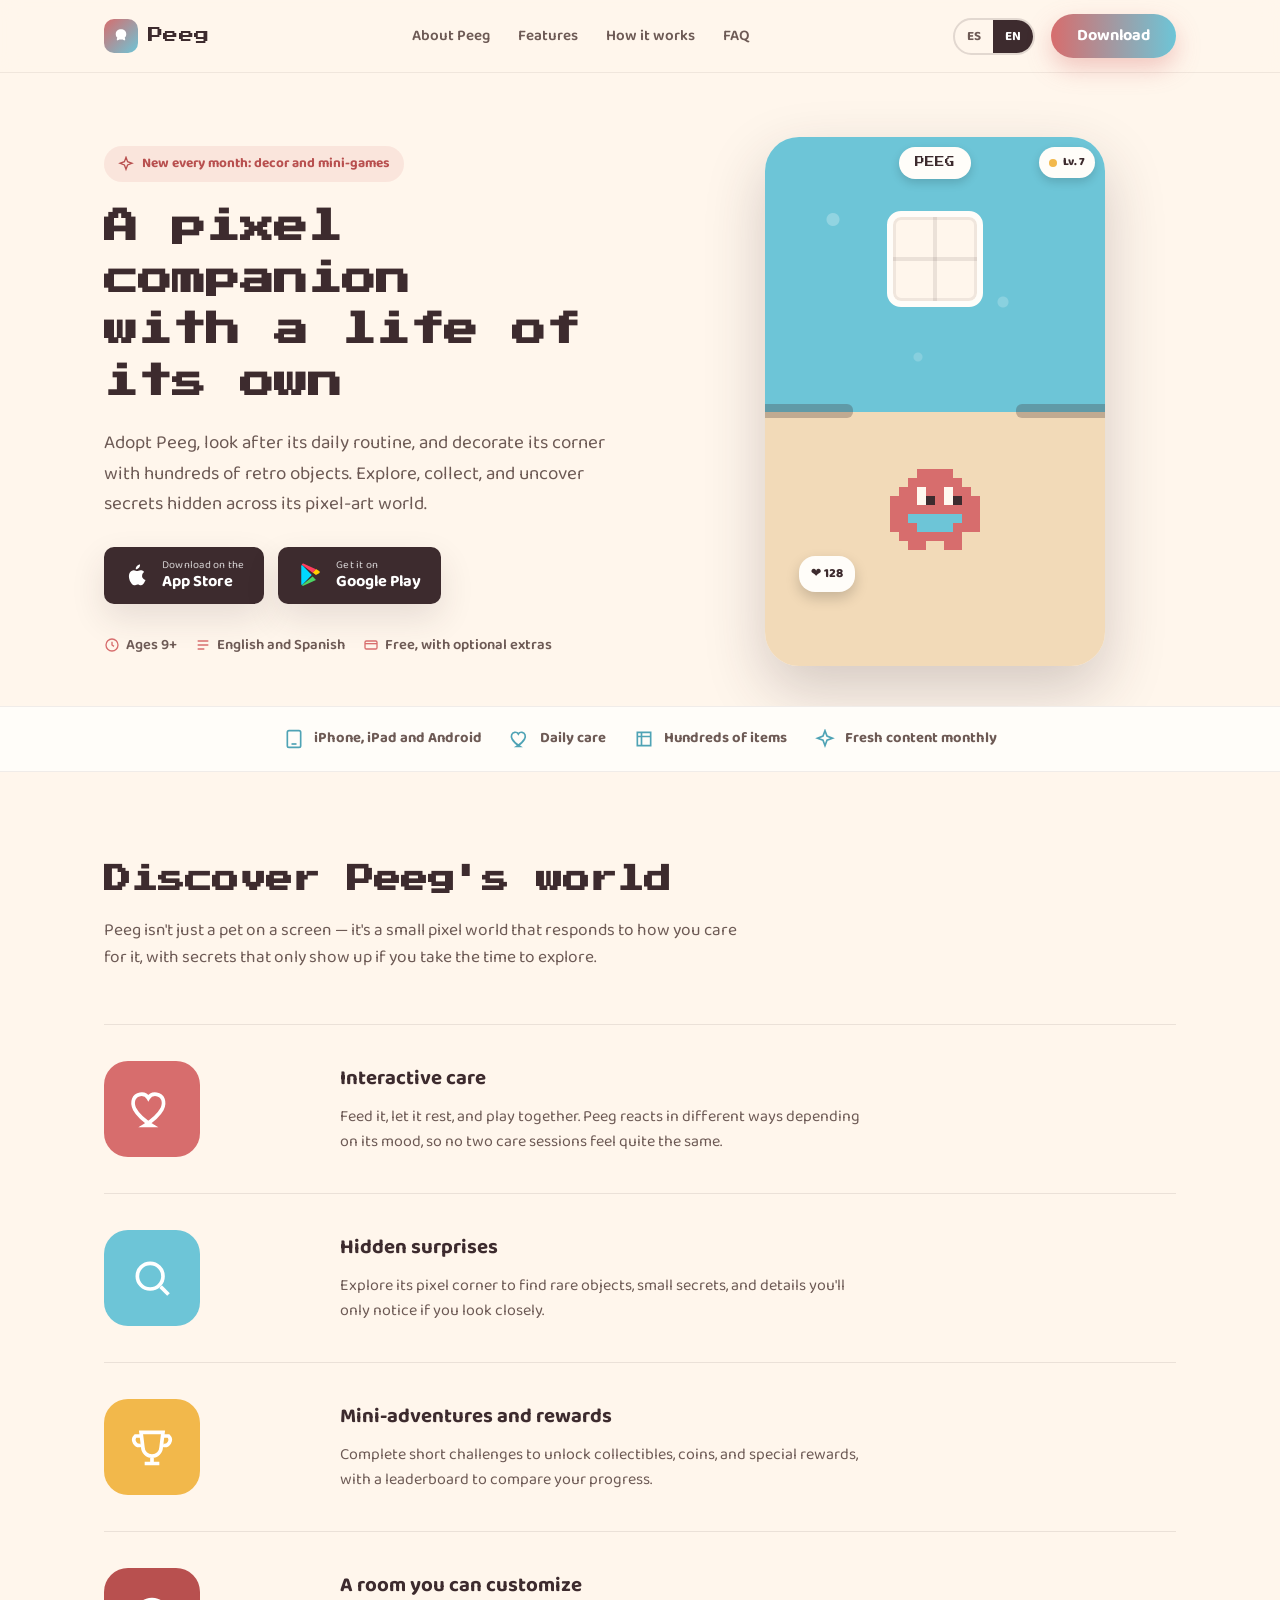
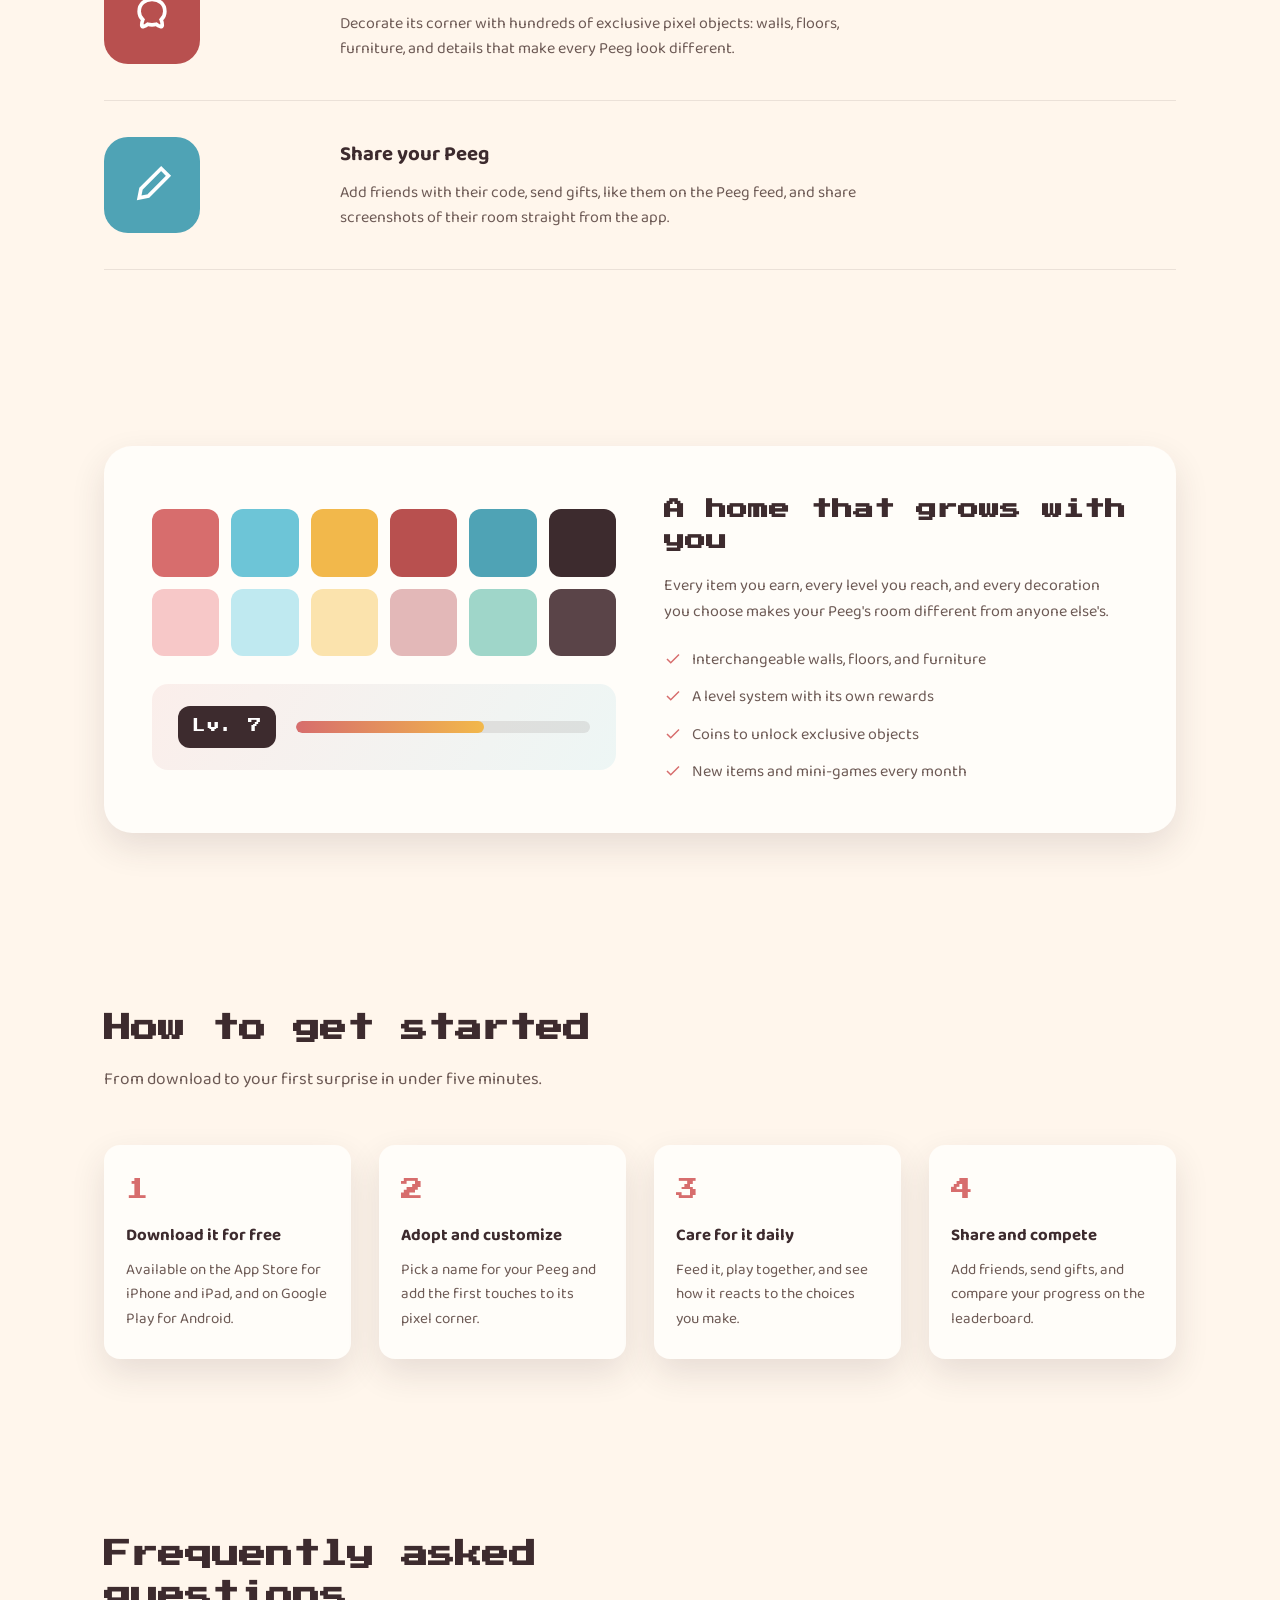
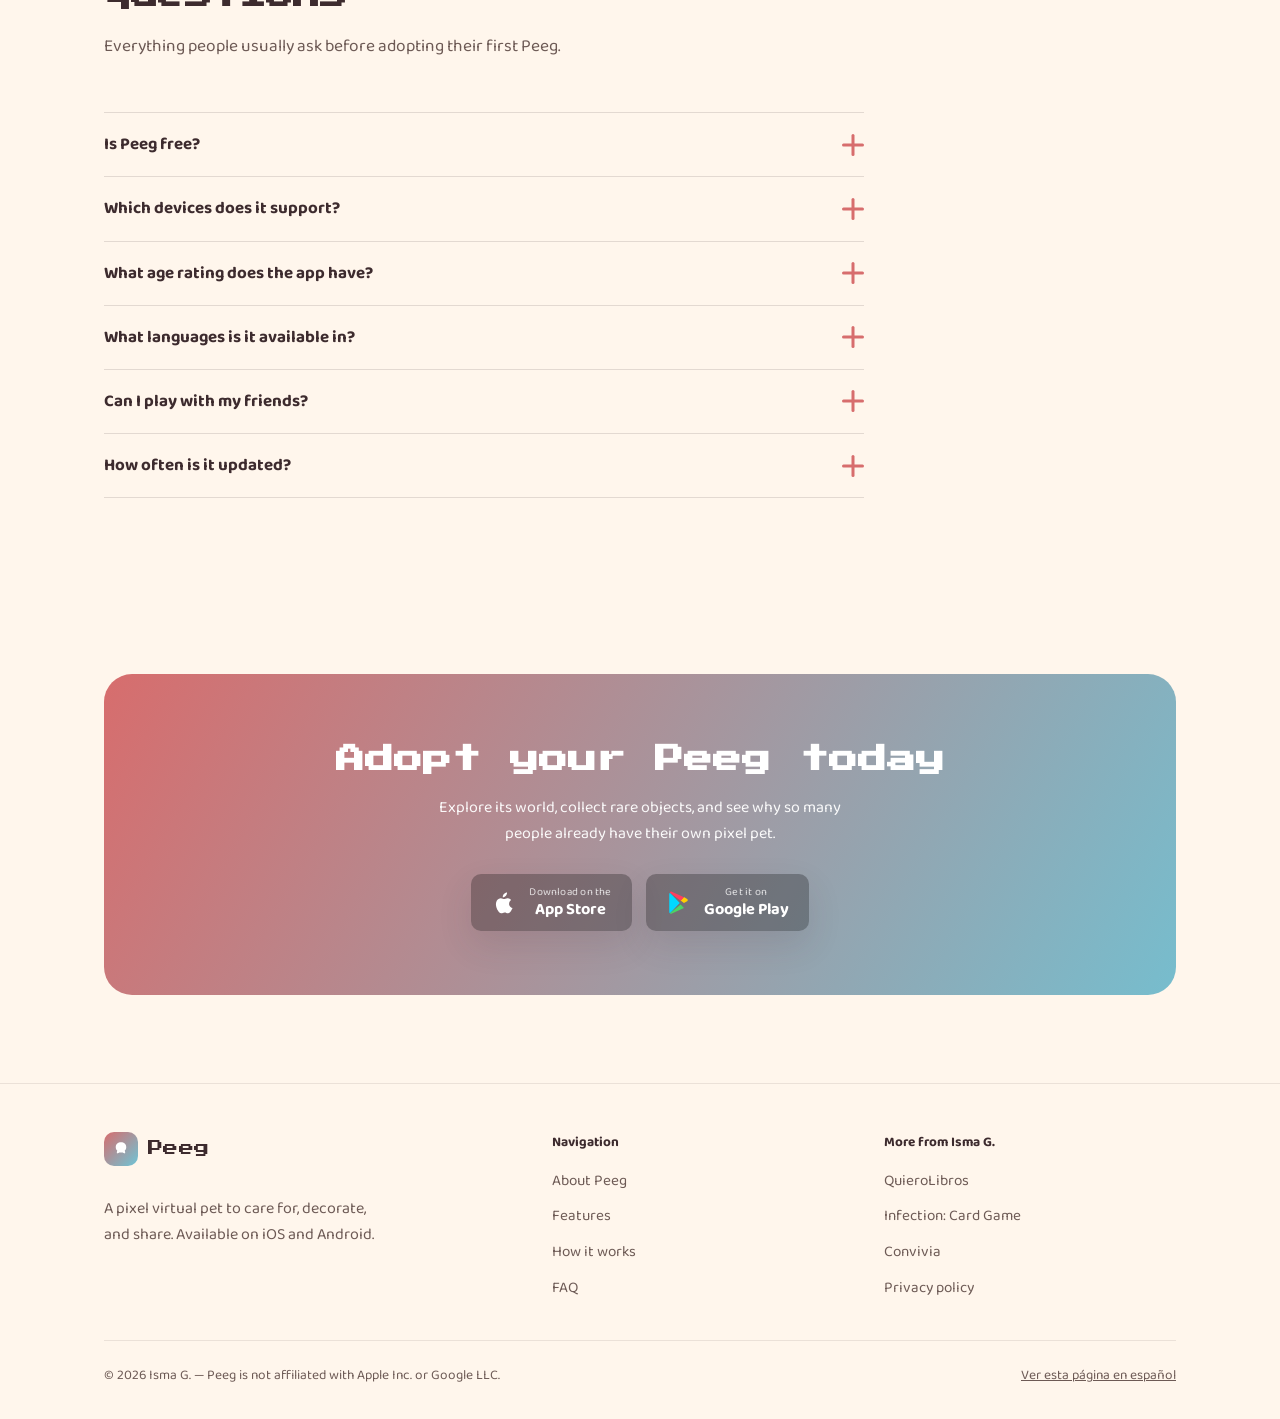
==== en/index.html @ cb1512ea "to deploy" ====
<!DOCTYPE html>
<html lang="en">
<head>
<meta charset="UTF-8" />
<meta name="viewport" content="width=device-width, initial-scale=1.0" />
<title>Peeg — Adopt Your Pixel Virtual Pet for iOS and Android</title>
<meta name="description" content="Peeg is a retro pixel-art virtual pet. Feed it, decorate its corner, and uncover a new surprise every month. Free download on the App Store and Google Play." />
<link rel="canonical" href="https://peeg.devcodelight.com/en/" />
<link rel="alternate" hreflang="en" href="https://peeg.devcodelight.com/en/" />
<link rel="alternate" hreflang="es" href="https://peeg.devcodelight.com/" />
<link rel="alternate" hreflang="x-default" href="https://peeg.devcodelight.com/" />

<link rel="icon" type="image/svg+xml" href="../assets/favicon.svg" />
<link rel="icon" type="image/png" sizes="32x32" href="../assets/favicon-32.png" />
<link rel="apple-touch-icon" href="../assets/apple-touch-icon.png" />
<link rel="stylesheet" href="../assets/style.css" />

<meta property="og:type" content="website" />
<meta property="og:site_name" content="Peeg" />
<meta property="og:locale" content="en_US" />
<meta property="og:locale:alternate" content="es_ES" />
<meta property="og:url" content="https://peeg.devcodelight.com/en/" />
<meta property="og:title" content="Peeg — Adopt Your Pixel Virtual Pet" />
<meta property="og:description" content="A retro pixel-art companion with a life of its own. Care for it, decorate its room, and find a new surprise every month. Free on iOS and Android." />
<meta property="og:image" content="https://peeg.devcodelight.com/assets/og-image.png" />
<meta property="og:image:width" content="1200" />
<meta property="og:image:height" content="630" />
<meta name="twitter:card" content="summary_large_image" />
<meta name="twitter:title" content="Peeg — Adopt Your Pixel Virtual Pet" />
<meta name="twitter:description" content="A retro pixel-art companion with a life of its own. Care for it, decorate its room, and find a new surprise every month." />
<meta name="twitter:image" content="https://peeg.devcodelight.com/assets/og-image.png" />
<meta name="theme-color" content="#fff6ec" />
<meta name="robots" content="index, follow" />

<script type="application/ld+json">
{
  "@context": "https://schema.org",
  "@type": "MobileApplication",
  "name": "Peeg: pixel virtual pet",
  "url": "https://peeg.devcodelight.com/en/",
  "operatingSystem": "iOS, Android",
  "applicationCategory": "GameApplication",
  "applicationSubCategory": "SimulationGame",
  "inLanguage": ["en", "es"],
  "author": { "@type": "Person", "name": "Ismael Gonzalez" },
  "offers": { "@type": "Offer", "price": "0", "priceCurrency": "USD" },
  "downloadUrl": [
    "https://apps.apple.com/es/app/peeg-mascota-virtual-pixel/id6751531943",
    "https://play.google.com/store/apps/details?id=com.peeg"
  ],
  "contentRating": "9+"
}
</script>
</head>
<body>
<a class="skip-link" href="#content">Skip to content</a>

<header class="site-header">
  <nav class="nav container" aria-label="Main navigation">
    <a class="brand" href="index.html">
      <span class="brand-mark" aria-hidden="true">
        <svg viewBox="0 0 24 24" fill="none"><path d="M12 3c-4 0-7 2.5-7 6.5 0 2 .8 3.4 2 4.5-.4 1-.6 2-.6 3 0 .6.5 1 1 .8.9-.3 1.7-.8 2.3-1.3.8.2 1.5.3 2.3.3s1.5-.1 2.3-.3c.6.5 1.4 1 2.3 1.3.5.2 1-.2 1-.8 0-1-.2-2-.6-3 1.2-1.1 2-2.5 2-4.5C19 5.5 16 3 12 3Z" fill="#fff"/></svg>
      </span>
      <span class="brand-name">Peeg</span>
    </a>
    <ul class="nav-links">
      <li><a href="#about">About Peeg</a></li>
      <li><a href="#features">Features</a></li>
      <li><a href="#how-it-works">How it works</a></li>
      <li><a href="#faq">FAQ</a></li>
    </ul>
    <div class="nav-right">
      <div class="lang-switch">
        <a href="../index.html">ES</a>
        <a href="index.html" aria-current="true">EN</a>
      </div>
      <a class="btn btn-primary cta-header" href="#download">Download</a>
      <button class="nav-toggle" aria-label="Open menu" aria-expanded="false">
        <svg viewBox="0 0 24 24" fill="none" stroke="currentColor" stroke-width="2"><path d="M4 7h16M4 12h16M4 17h16"/></svg>
      </button>
    </div>
  </nav>
</header>

<main id="content">

  <!-- HERO -->
  <section class="hero">
    <div class="container hero-grid">
      <div>
        <span class="eyebrow-tag">
          <svg viewBox="0 0 24 24" fill="none" stroke="currentColor" stroke-width="2"><path d="M12 2l2.4 6.5L21 11l-6.6 2.5L12 20l-2.4-6.5L3 11l6.6-2.5L12 2Z"/></svg>
          New every month: decor and mini-games
        </span>
        <h1>A pixel companion<br>with a life of its own</h1>
        <p class="hero-lede">Adopt Peeg, look after its daily routine, and decorate its corner with hundreds of retro objects. Explore, collect, and uncover secrets hidden across its pixel-art world.</p>

        <div class="store-badges" id="download">
          <a class="store-badge" href="https://apps.apple.com/es/app/peeg-mascota-virtual-pixel/id6751531943" aria-label="Download Peeg on the App Store">
            <svg viewBox="0 0 24 24" fill="#fff"><path d="M16.7 12.7c0-2.2 1.8-3.3 1.9-3.4-1-1.5-2.6-1.7-3.2-1.7-1.4-.1-2.6.8-3.3.8s-1.8-.8-3-.8c-1.5 0-3 .9-3.8 2.3-1.6 2.8-.4 7 1.2 9.3.8 1.1 1.7 2.4 3 2.3 1.2 0 1.6-.8 3.1-.8s1.9.8 3.1.7c1.3 0 2.1-1.1 2.9-2.3.6-.9.9-1.5 1.3-2.4-3.5-1.3-3.2-3.9-3.2-4Zm-2.9-7.4c.7-.8 1.1-2 1-3.1-1 0-2.2.6-2.9 1.5-.6.7-1.2 1.9-1 3 1.1.1 2.2-.6 2.9-1.4Z"/></svg>
            <span class="badge-text"><small>Download on the</small><strong>App Store</strong></span>
          </a>
          <a class="store-badge" href="https://play.google.com/store/apps/details?id=com.peeg" aria-label="Get Peeg on Google Play">
            <svg viewBox="0 0 24 24" fill="none"><path d="M3.6 2.6c-.4.3-.6.8-.6 1.4v16c0 .6.2 1.1.6 1.4l9.1-9.4-9.1-9.4Z" fill="#00D9FF"/><path d="M16.6 12l2.9-1.7c.8-.5.8-1.7 0-2.1L16.6 6.4l-3.1 3.2 3.1 2.4Z" fill="#FFCF00"/><path d="M3.6 2.6l9.9 7.3 3.1-3.2L5.4 1.5c-.6-.3-1.3-.2-1.8.3v.8Z" fill="#FF3E5E"/><path d="M3.6 21.4c.5.5 1.2.6 1.8.3l11.2-5.2-3.1-3.2-9.9 8.1Z" fill="#4CD565"/></svg>
            <span class="badge-text"><small>Get it on</small><strong>Google Play</strong></span>
          </a>
        </div>

        <div class="hero-meta">
          <span><svg viewBox="0 0 24 24" fill="none" stroke="currentColor" stroke-width="2"><circle cx="12" cy="12" r="9"/><path d="M12 7v5l3 2"/></svg>Ages 9+</span>
          <span><svg viewBox="0 0 24 24" fill="none" stroke="currentColor" stroke-width="2"><path d="M4 6h16M4 12h16M4 18h10"/></svg>English and Spanish</span>
          <span><svg viewBox="0 0 24 24" fill="none" stroke="currentColor" stroke-width="2"><rect x="3" y="6" width="18" height="12" rx="2"/><path d="M3 10h18"/></svg>Free, with optional extras</span>
        </div>
      </div>

      <div class="hero-scene-wrap">
        <div class="room-scene" role="img" aria-label="Peeg's room scene with its pixel pet">
          <div class="scene-wall-pattern"></div>
          <div class="scene-name-tag">PEEG</div>
          <div class="scene-level"><span class="dot"></span> Lv. 7</div>
          <div class="scene-shelf"></div>
          <div class="scene-shelf right"></div>
          <div class="scene-window"></div>
          <div class="pixel-pet"></div>
          <div class="scene-like">❤ 128</div>
        </div>
      </div>
    </div>
  </section>

  <div class="info-strip">
    <div class="container">
      <span class="info-item"><svg viewBox="0 0 24 24" fill="none" stroke="currentColor" stroke-width="2"><rect x="4" y="2" width="16" height="20" rx="2"/><path d="M9 18h6"/></svg>iPhone, iPad and Android</span>
      <span class="info-item"><svg viewBox="0 0 24 24" fill="none" stroke="currentColor" stroke-width="2"><path d="M12 21s-7-4.4-9.5-9C.7 8.3 2 4.5 5.5 4c2-.3 3.7.6 4.5 2 .8-1.4 2.5-2.3 4.5-2 3.5.5 4.8 4.3 3 8-2.5 4.6-9.5 9-9.5 9Z"/></svg>Daily care</span>
      <span class="info-item"><svg viewBox="0 0 24 24" fill="none" stroke="currentColor" stroke-width="2"><path d="M4 4h16v16H4z"/><path d="M4 9h16M9 4v16"/></svg>Hundreds of items</span>
      <span class="info-item"><svg viewBox="0 0 24 24" fill="none" stroke="currentColor" stroke-width="2"><path d="M12 2l2.4 6.5L21 11l-6.6 2.5L12 20l-2.4-6.5L3 11l6.6-2.5L12 2Z"/></svg>Fresh content monthly</span>
    </div>
  </div>

  <!-- ABOUT / FEATURES -->
  <section id="about">
    <div class="container">
      <div class="section-head">
        <h2>Discover Peeg's world</h2>
        <p>Peeg isn't just a pet on a screen — it's a small pixel world that responds to how you care for it, with secrets that only show up if you take the time to explore.</p>
      </div>

      <div id="features">
        <div class="feature-row">
          <div class="feature-icon" style="background:var(--coral);">
            <svg viewBox="0 0 24 24" fill="none" stroke="#fff" stroke-width="2"><path d="M12 21s-7-4.4-9.5-9C.7 8.3 2 4.5 5.5 4c2-.3 3.7.6 4.5 2 .8-1.4 2.5-2.3 4.5-2 3.5.5 4.8 4.3 3 8-2.5 4.6-9.5 9-9.5 9Z"/></svg>
          </div>
          <div>
            <h3>Interactive care</h3>
            <p>Feed it, let it rest, and play together. Peeg reacts in different ways depending on its mood, so no two care sessions feel quite the same.</p>
          </div>
        </div>

        <div class="feature-row">
          <div class="feature-icon" style="background:var(--sky);">
            <svg viewBox="0 0 24 24" fill="none" stroke="#fff" stroke-width="2"><circle cx="11" cy="11" r="7"/><path d="M21 21l-4.3-4.3"/></svg>
          </div>
          <div>
            <h3>Hidden surprises</h3>
            <p>Explore its pixel corner to find rare objects, small secrets, and details you'll only notice if you look closely.</p>
          </div>
        </div>

        <div class="feature-row">
          <div class="feature-icon" style="background:var(--gold);">
            <svg viewBox="0 0 24 24" fill="none" stroke="#fff" stroke-width="2"><path d="M8 21h8M12 17v4M6 4h12l-1 8a5 5 0 0 1-10 0L6 4Z"/><path d="M6 6H3a3 3 0 0 0 3 5M18 6h3a3 3 0 0 1-3 5"/></svg>
          </div>
          <div>
            <h3>Mini-adventures and rewards</h3>
            <p>Complete short challenges to unlock collectibles, coins, and special rewards, with a leaderboard to compare your progress.</p>
          </div>
        </div>

        <div class="feature-row">
          <div class="feature-icon" style="background:var(--coral-dark);">
            <svg viewBox="0 0 24 24" fill="none" stroke="#fff" stroke-width="2"><path d="M12 3c-4 0-7 2.5-7 6.5 0 2 .8 3.4 2 4.5-.4 1-.6 2-.6 3 0 .6.5 1 1 .8.9-.3 1.7-.8 2.3-1.3.8.2 1.5.3 2.3.3s1.5-.1 2.3-.3c.6.5 1.4 1 2.3 1.3.5.2 1-.2 1-.8 0-1-.2-2-.6-3 1.2-1.1 2-2.5 2-4.5C19 5.5 16 3 12 3Z"/></svg>
          </div>
          <div>
            <h3>A room you can customize</h3>
            <p>Decorate its corner with hundreds of exclusive pixel objects: walls, floors, furniture, and details that make every Peeg look different.</p>
          </div>
        </div>

        <div class="feature-row">
          <div class="feature-icon" style="background:var(--sky-dark);">
            <svg viewBox="0 0 24 24" fill="none" stroke="#fff" stroke-width="2"><path d="M17 3l4 4-11 11-5 1 1-5L17 3Z"/></svg>
          </div>
          <div>
            <h3>Share your Peeg</h3>
            <p>Add friends with their code, send gifts, like them on the Peeg feed, and share screenshots of their room straight from the app.</p>
          </div>
        </div>
      </div>
    </div>
  </section>

  <!-- CUSTOMIZE -->
  <section>
    <div class="container">
      <div class="customize">
        <div>
          <div class="swatch-grid" aria-hidden="true">
            <div class="swatch" style="background:var(--coral)"></div>
            <div class="swatch" style="background:var(--sky)"></div>
            <div class="swatch" style="background:var(--gold)"></div>
            <div class="swatch" style="background:var(--coral-dark)"></div>
            <div class="swatch" style="background:var(--sky-dark)"></div>
            <div class="swatch" style="background:var(--ink)"></div>
            <div class="swatch" style="background:#f7c8c8"></div>
            <div class="swatch" style="background:#bfe9f0"></div>
            <div class="swatch" style="background:#fbe3ad"></div>
            <div class="swatch" style="background:#e3b8b8"></div>
            <div class="swatch" style="background:#9fd6c9"></div>
            <div class="swatch" style="background:#5a4448"></div>
          </div>
          <div class="progress-card">
            <span class="badge-lv">Lv. 7</span>
            <div class="progress-bar"><span></span></div>
          </div>
        </div>
        <div>
          <h2 style="font-family:var(--font-display);font-size:1.3rem;line-height:1.5;margin-top:0;">A home that grows with you</h2>
          <p style="color:var(--ink-soft);margin-top:0;">Every item you earn, every level you reach, and every decoration you choose makes your Peeg's room different from anyone else's.</p>
          <ul>
            <li><svg viewBox="0 0 24 24" fill="none" stroke="currentColor" stroke-width="2"><path d="M20 6L9 17l-5-5"/></svg>Interchangeable walls, floors, and furniture</li>
            <li><svg viewBox="0 0 24 24" fill="none" stroke="currentColor" stroke-width="2"><path d="M20 6L9 17l-5-5"/></svg>A level system with its own rewards</li>
            <li><svg viewBox="0 0 24 24" fill="none" stroke="currentColor" stroke-width="2"><path d="M20 6L9 17l-5-5"/></svg>Coins to unlock exclusive objects</li>
            <li><svg viewBox="0 0 24 24" fill="none" stroke="currentColor" stroke-width="2"><path d="M20 6L9 17l-5-5"/></svg>New items and mini-games every month</li>
          </ul>
        </div>
      </div>
    </div>
  </section>

  <!-- HOW IT WORKS -->
  <section id="how-it-works">
    <div class="container">
      <div class="section-head">
        <h2>How to get started</h2>
        <p>From download to your first surprise in under five minutes.</p>
      </div>
      <div class="steps">
        <div class="step">
          <span class="step-number">1</span>
          <h3>Download it for free</h3>
          <p>Available on the App Store for iPhone and iPad, and on Google Play for Android.</p>
        </div>
        <div class="step">
          <span class="step-number">2</span>
          <h3>Adopt and customize</h3>
          <p>Pick a name for your Peeg and add the first touches to its pixel corner.</p>
        </div>
        <div class="step">
          <span class="step-number">3</span>
          <h3>Care for it daily</h3>
          <p>Feed it, play together, and see how it reacts to the choices you make.</p>
        </div>
        <div class="step">
          <span class="step-number">4</span>
          <h3>Share and compete</h3>
          <p>Add friends, send gifts, and compare your progress on the leaderboard.</p>
        </div>
      </div>
    </div>
  </section>

  <!-- FAQ -->
  <section id="faq">
    <div class="container">
      <div class="section-head">
        <h2>Frequently asked questions</h2>
        <p>Everything people usually ask before adopting their first Peeg.</p>
      </div>
      <div class="faq">
        <details>
          <summary>Is Peeg free? <span class="icon-plus" aria-hidden="true"></span></summary>
          <p>Yes. Peeg can be downloaded and played for free. The app includes optional purchases, like coin packs or removing ads, but they aren't required to enjoy the game.</p>
        </details>
        <details>
          <summary>Which devices does it support? <span class="icon-plus" aria-hidden="true"></span></summary>
          <p>Peeg is available on iPhone, iPad, and Android devices. You can download it from the App Store or Google Play using the links on this page.</p>
        </details>
        <details>
          <summary>What age rating does the app have? <span class="icon-plus" aria-hidden="true"></span></summary>
          <p>Peeg has an age rating of 9 and up.</p>
        </details>
        <details>
          <summary>What languages is it available in? <span class="icon-plus" aria-hidden="true"></span></summary>
          <p>The app is available in English and Spanish. You can switch languages from the settings inside the app.</p>
        </details>
        <details>
          <summary>Can I play with my friends? <span class="icon-plus" aria-hidden="true"></span></summary>
          <p>Yes. Every Peeg has a unique code you can share to add friends, send them gifts, and see them on the Peeg feed.</p>
        </details>
        <details>
          <summary>How often is it updated? <span class="icon-plus" aria-hidden="true"></span></summary>
          <p>The team ships new items, decorations, and mini-games every month, along with ongoing fixes and improvements.</p>
        </details>
      </div>
    </div>
  </section>

  <!-- FINAL CTA -->
  <section>
    <div class="container">
      <div class="cta-band">
        <h2>Adopt your Peeg today</h2>
        <p>Explore its world, collect rare objects, and see why so many people already have their own pixel pet.</p>
        <div class="store-badges">
          <a class="store-badge" href="https://apps.apple.com/es/app/peeg-mascota-virtual-pixel/id6751531943" aria-label="Download Peeg on the App Store">
            <svg viewBox="0 0 24 24" fill="#fff"><path d="M16.7 12.7c0-2.2 1.8-3.3 1.9-3.4-1-1.5-2.6-1.7-3.2-1.7-1.4-.1-2.6.8-3.3.8s-1.8-.8-3-.8c-1.5 0-3 .9-3.8 2.3-1.6 2.8-.4 7 1.2 9.3.8 1.1 1.7 2.4 3 2.3 1.2 0 1.6-.8 3.1-.8s1.9.8 3.1.7c1.3 0 2.1-1.1 2.9-2.3.6-.9.9-1.5 1.3-2.4-3.5-1.3-3.2-3.9-3.2-4Zm-2.9-7.4c.7-.8 1.1-2 1-3.1-1 0-2.2.6-2.9 1.5-.6.7-1.2 1.9-1 3 1.1.1 2.2-.6 2.9-1.4Z"/></svg>
            <span class="badge-text"><small>Download on the</small><strong>App Store</strong></span>
          </a>
          <a class="store-badge" href="https://play.google.com/store/apps/details?id=com.peeg" aria-label="Get Peeg on Google Play">
            <svg viewBox="0 0 24 24" fill="none"><path d="M3.6 2.6c-.4.3-.6.8-.6 1.4v16c0 .6.2 1.1.6 1.4l9.1-9.4-9.1-9.4Z" fill="#00D9FF"/><path d="M16.6 12l2.9-1.7c.8-.5.8-1.7 0-2.1L16.6 6.4l-3.1 3.2 3.1 2.4Z" fill="#FFCF00"/><path d="M3.6 2.6l9.9 7.3 3.1-3.2L5.4 1.5c-.6-.3-1.3-.2-1.8.3v.8Z" fill="#FF3E5E"/><path d="M3.6 21.4c.5.5 1.2.6 1.8.3l11.2-5.2-3.1-3.2-9.9 8.1Z" fill="#4CD565"/></svg>
            <span class="badge-text"><small>Get it on</small><strong>Google Play</strong></span>
          </a>
        </div>
      </div>
    </div>
  </section>

</main>

<footer class="site-footer">
  <div class="container">
    <div class="footer-grid">
      <div>
        <a class="brand" href="index.html" style="margin-bottom:14px;display:inline-flex;">
          <span class="brand-mark" aria-hidden="true">
            <svg viewBox="0 0 24 24" fill="none"><path d="M12 3c-4 0-7 2.5-7 6.5 0 2 .8 3.4 2 4.5-.4 1-.6 2-.6 3 0 .6.5 1 1 .8.9-.3 1.7-.8 2.3-1.3.8.2 1.5.3 2.3.3s1.5-.1 2.3-.3c.6.5 1.4 1 2.3 1.3.5.2 1-.2 1-.8 0-1-.2-2-.6-3 1.2-1.1 2-2.5 2-4.5C19 5.5 16 3 12 3Z" fill="#fff"/></svg>
          </span>
          <span class="brand-name">Peeg</span>
        </a>
        <p style="color:var(--ink-soft);max-width:32ch;">A pixel virtual pet to care for, decorate, and share. Available on iOS and Android.</p>
      </div>
      <div>
        <h4>Navigation</h4>
        <ul>
          <li><a href="#about">About Peeg</a></li>
          <li><a href="#features">Features</a></li>
          <li><a href="#how-it-works">How it works</a></li>
          <li><a href="#faq">FAQ</a></li>
        </ul>
      </div>
      <div>
        <h4>More from Isma G.</h4>
        <ul>
          <li><a href="https://www.quierolibros.com" target="_blank" rel="noopener">QuieroLibros</a></li>
          <li><a href="https://apps.apple.com/es/app/infection-card-game/id6502997357" target="_blank" rel="noopener">Infection: Card Game</a></li>
          <li><a href="https://apps.apple.com/es/app/convivia-gesti%C3%B3n-habitaciones/id6802626827" target="_blank" rel="noopener">Convivia</a></li>
          <li><a href="https://peeg.api.quierolibros.com/usuarios/privacy_policy/es" target="_blank" rel="noopener">Privacy policy</a></li>
        </ul>
      </div>
    </div>
    <div class="footer-bottom">
      <span>© 2026 Isma G. — Peeg is not affiliated with Apple Inc. or Google LLC.</span>
      <span><a href="../index.html">Ver esta página en español</a></span>
    </div>
  </div>
</footer>

<script src="../assets/script.js"></script>
</body>
</html>
---- assets/style.css ----
/* =========================================================
   Peeg — landing page styles
   Tokens: coral / sky / cream / ink / gold, pulled from the
   in-app room scene (wall + floor + pixel companion).
   ========================================================= */

@import url('https://fonts.googleapis.com/css2?family=Press+Start+2P&family=Baloo+2:wght@500;600;700;800&display=swap');

:root {
  --coral: #d76d6d;
  --coral-dark: #b8504f;
  --sky: #6dc5d7;
  --sky-dark: #4fa3b5;
  --cream: #fff6ec;
  --paper: #fffdf9;
  --sand: #f2dab8;
  --ink: #3d2b2e;
  --ink-soft: #6d5a55;
  --gold: #f2b84b;

  --font-display: 'Press Start 2P', monospace;
  --font-body: 'Baloo 2', system-ui, sans-serif;

  --container: 1120px;
  --radius-lg: 28px;
  --radius-md: 16px;
  --radius-sm: 10px;

  --shadow-soft: 0 14px 34px rgba(61, 43, 46, 0.12);
}

* { box-sizing: border-box; }
html { scroll-behavior: smooth; }

body {
  margin: 0;
  font-family: var(--font-body);
  background: var(--cream);
  color: var(--ink);
  line-height: 1.6;
  -webkit-font-smoothing: antialiased;
}

img { max-width: 100%; display: block; }

a { color: inherit; }

.container {
  width: 100%;
  max-width: var(--container);
  margin-inline: auto;
  padding-inline: 24px;
}

.visually-hidden {
  position: absolute;
  width: 1px; height: 1px;
  overflow: hidden;
  clip: rect(0 0 0 0);
  white-space: nowrap;
}

/* Skip link */
.skip-link {
  position: absolute;
  left: 16px; top: -60px;
  background: var(--ink);
  color: var(--paper);
  padding: 10px 16px;
  border-radius: var(--radius-sm);
  z-index: 1000;
  transition: top 0.2s ease;
}
.skip-link:focus { top: 16px; }

:focus-visible {
  outline: 3px solid var(--gold);
  outline-offset: 3px;
}

/* =========================
   Buttons & badges
   ========================= */

.btn {
  display: inline-flex;
  align-items: center;
  gap: 10px;
  font-family: var(--font-body);
  font-weight: 700;
  font-size: 1.02rem;
  padding: 14px 26px;
  border-radius: 999px;
  border: none;
  cursor: pointer;
  text-decoration: none;
  line-height: 1;
  transition: transform 0.15s ease, box-shadow 0.15s ease;
}
.btn:hover { transform: translateY(-2px); }

.btn-primary {
  background: linear-gradient(90deg, var(--coral), var(--sky));
  color: #fff;
  box-shadow: 0 10px 24px rgba(215, 109, 109, 0.35);
}
.btn-primary:hover { box-shadow: 0 14px 30px rgba(215, 109, 109, 0.42); }

.btn-ghost {
  background: transparent;
  color: var(--ink);
  border: 2px solid rgba(61, 43, 46, 0.18);
}
.btn-ghost:hover { border-color: var(--coral); color: var(--coral-dark); }

.store-badges {
  display: flex;
  flex-wrap: wrap;
  gap: 14px;
  margin-top: 28px;
}

.store-badge {
  display: inline-flex;
  align-items: center;
  gap: 12px;
  background: var(--ink);
  color: #fff;
  padding: 12px 20px;
  border-radius: var(--radius-sm);
  text-decoration: none;
  box-shadow: var(--shadow-soft);
  transition: transform 0.15s ease, background 0.15s ease;
}
.store-badge:hover { transform: translateY(-2px); background: #2c1f21; }
.store-badge svg { width: 26px; height: 26px; flex-shrink: 0; }
.store-badge .badge-text { display: flex; flex-direction: column; line-height: 1.2; }
.store-badge .badge-text small { font-size: 0.68rem; opacity: 0.8; letter-spacing: 0.02em; }
.store-badge .badge-text strong { font-size: 1.02rem; font-weight: 700; }

/* =========================
   Header / nav
   ========================= */

.site-header {
  position: sticky;
  top: 0;
  z-index: 100;
  background: rgba(255, 246, 236, 0.86);
  backdrop-filter: blur(10px);
  border-bottom: 1px solid rgba(61, 43, 46, 0.08);
}

.nav {
  display: flex;
  align-items: center;
  justify-content: space-between;
  padding-block: 14px;
}

.brand {
  display: flex;
  align-items: center;
  gap: 10px;
  text-decoration: none;
}
.brand-mark {
  width: 34px; height: 34px;
  border-radius: 10px;
  background: linear-gradient(135deg, var(--coral), var(--sky));
  display: flex; align-items: center; justify-content: center;
  flex-shrink: 0;
}
.brand-mark svg { width: 18px; height: 18px; }
.brand-name {
  font-family: var(--font-display);
  font-size: 0.95rem;
  color: var(--ink);
  letter-spacing: 0.02em;
}

.nav-links {
  display: flex;
  align-items: center;
  gap: 28px;
  list-style: none;
  margin: 0; padding: 0;
}
.nav-links a {
  text-decoration: none;
  color: var(--ink-soft);
  font-weight: 600;
  font-size: 0.95rem;
}
.nav-links a:hover { color: var(--coral-dark); }

.nav-right {
  display: flex;
  align-items: center;
  gap: 16px;
}

.lang-switch {
  display: inline-flex;
  border: 2px solid rgba(61, 43, 46, 0.15);
  border-radius: 999px;
  overflow: hidden;
  font-size: 0.82rem;
  font-weight: 700;
}
.lang-switch a {
  padding: 6px 12px;
  text-decoration: none;
  color: var(--ink-soft);
}
.lang-switch a[aria-current="true"] {
  background: var(--ink);
  color: #fff;
}

.nav-toggle {
  display: none;
  background: none;
  border: none;
  cursor: pointer;
  padding: 6px;
}
.nav-toggle svg { width: 26px; height: 26px; }

@media (max-width: 860px) {
  .nav-links { display: none; }
  .nav-toggle { display: inline-flex; }
  .nav.is-open .nav-links {
    display: flex;
    flex-direction: column;
    align-items: flex-start;
    gap: 14px;
    position: absolute;
    top: 64px; left: 0; right: 0;
    background: var(--paper);
    padding: 20px 24px 26px;
    box-shadow: var(--shadow-soft);
  }
  .cta-header { display: none; }
}

/* =========================
   Hero
   ========================= */

.hero {
  position: relative;
  overflow: hidden;
  padding-block: 64px 40px;
}

.hero-grid {
  display: grid;
  grid-template-columns: 1.05fr 0.95fr;
  gap: 56px;
  align-items: center;
}

@media (max-width: 900px) {
  .hero-grid { grid-template-columns: 1fr; }
  .hero-scene-wrap { order: -1; }
}

.eyebrow-tag {
  display: inline-flex;
  align-items: center;
  gap: 8px;
  background: rgba(215, 109, 109, 0.12);
  color: var(--coral-dark);
  font-weight: 700;
  font-size: 0.85rem;
  padding: 7px 14px;
  border-radius: 999px;
  margin-bottom: 20px;
}
.eyebrow-tag svg { width: 16px; height: 16px; }

.hero h1 {
  font-family: var(--font-display);
  font-size: clamp(1.5rem, 2.7vw, 2.15rem);
  line-height: 1.5;
  margin: 0 0 20px;
  color: var(--ink);
}

.hero-lede {
  font-size: 1.18rem;
  color: var(--ink-soft);
  max-width: 46ch;
  margin: 0 0 8px;
}

.hero-meta {
  display: flex;
  flex-wrap: wrap;
  gap: 18px;
  margin-top: 30px;
  font-size: 0.92rem;
  color: var(--ink-soft);
  font-weight: 600;
}
.hero-meta span { display: inline-flex; align-items: center; gap: 6px; }
.hero-meta svg { width: 16px; height: 16px; color: var(--coral); }

/* Room scene visual */
.hero-scene-wrap {
  display: flex;
  justify-content: center;
}

.room-scene {
  position: relative;
  width: 340px;
  max-width: 100%;
  aspect-ratio: 9 / 14;
  border-radius: 34px;
  overflow: hidden;
  box-shadow: 0 24px 60px rgba(61, 43, 46, 0.22);
  background: linear-gradient(180deg, var(--sky) 0%, var(--sky) 52%, var(--sand) 52%, var(--sand) 100%);
}

.room-scene .scene-wall-pattern {
  position: absolute; inset: 0 0 48% 0;
  background-image:
    radial-gradient(circle at 20% 30%, rgba(255,255,255,0.25) 0 6px, transparent 7px),
    radial-gradient(circle at 70% 60%, rgba(255,255,255,0.2) 0 5px, transparent 6px),
    radial-gradient(circle at 45% 80%, rgba(255,255,255,0.18) 0 4px, transparent 5px);
}

.room-scene .scene-window {
  position: absolute;
  top: 14%; left: 50%;
  transform: translateX(-50%);
  width: 96px; height: 96px;
  background: var(--cream);
  border: 6px solid var(--paper);
  border-radius: 14px;
  box-shadow: inset 0 0 0 3px rgba(61,43,46,0.08);
}
.room-scene .scene-window::before,
.room-scene .scene-window::after {
  content: "";
  position: absolute;
  background: rgba(61,43,46,0.1);
}
.room-scene .scene-window::before { top: 0; bottom: 0; left: 50%; width: 4px; transform: translateX(-50%); }
.room-scene .scene-window::after { left: 0; right: 0; top: 50%; height: 4px; transform: translateY(-50%); }

.room-scene .scene-shelf {
  position: absolute;
  bottom: 47%; left: 0;
  width: 26%; height: 14px;
  background: var(--ink);
  opacity: 0.28;
  border-radius: 0 6px 6px 0;
}
.room-scene .scene-shelf.right { left: auto; right: 0; border-radius: 6px 0 0 6px; }

.room-scene .scene-name-tag {
  position: absolute;
  top: 10px; left: 50%;
  transform: translateX(-50%);
  background: var(--paper);
  color: var(--ink);
  font-family: var(--font-display);
  font-size: 0.6rem;
  padding: 8px 16px;
  border-radius: 999px;
  box-shadow: 0 4px 10px rgba(0,0,0,0.15);
  z-index: 5;
}

.room-scene .scene-level {
  position: absolute;
  top: 10px; right: 10px;
  background: var(--paper);
  color: var(--ink);
  font-size: 0.72rem;
  font-weight: 800;
  padding: 6px 10px;
  border-radius: 999px;
  display: flex; align-items: center; gap: 6px;
  z-index: 5;
  box-shadow: 0 4px 10px rgba(0,0,0,0.15);
}
.room-scene .scene-level .dot { width: 8px; height: 8px; border-radius: 50%; background: var(--gold); }

.room-scene .scene-like {
  position: absolute;
  bottom: 14%; left: 10%;
  background: var(--paper);
  border-radius: 16px;
  padding: 8px 12px;
  font-size: 0.8rem;
  font-weight: 800;
  display: flex; align-items: center; gap: 6px;
  box-shadow: 0 6px 14px rgba(0,0,0,0.18);
  z-index: 5;
}

.pixel-pet {
  position: absolute;
  left: 50%; bottom: 22%;
  transform: translateX(-50%);
  width: 90px; height: 81px;
  animation: pet-bounce 2.4s ease-in-out infinite;
}
.pixel-pet::before {
  content: "";
  position: absolute;
  width: 9px; height: 9px;
  box-shadow:
    27px 0px 0 var(--coral), 36px 0px 0 var(--coral), 45px 0px 0 var(--coral), 54px 0px 0 var(--coral),
    18px 9px 0 var(--coral), 27px 9px 0 var(--coral), 36px 9px 0 var(--coral), 45px 9px 0 var(--coral), 54px 9px 0 var(--coral), 63px 9px 0 var(--coral),
    9px 18px 0 var(--coral), 18px 18px 0 var(--coral), 36px 18px 0 var(--coral), 45px 18px 0 var(--coral), 63px 18px 0 var(--coral), 72px 18px 0 var(--coral),
    0px 27px 0 var(--coral), 9px 27px 0 var(--coral), 18px 27px 0 var(--coral), 45px 27px 0 var(--coral), 72px 27px 0 var(--coral), 81px 27px 0 var(--coral),
    0px 36px 0 var(--coral), 9px 36px 0 var(--coral), 18px 36px 0 var(--coral), 27px 36px 0 var(--coral), 36px 36px 0 var(--coral), 45px 36px 0 var(--coral), 54px 36px 0 var(--coral), 63px 36px 0 var(--coral), 72px 36px 0 var(--coral), 81px 36px 0 var(--coral),
    0px 45px 0 var(--coral), 9px 45px 0 var(--coral), 72px 45px 0 var(--coral), 81px 45px 0 var(--coral),
    0px 54px 0 var(--coral), 9px 54px 0 var(--coral), 18px 54px 0 var(--coral), 63px 54px 0 var(--coral), 72px 54px 0 var(--coral), 81px 54px 0 var(--coral),
    9px 63px 0 var(--coral), 18px 63px 0 var(--coral), 27px 63px 0 var(--coral), 36px 63px 0 var(--coral), 45px 63px 0 var(--coral), 54px 63px 0 var(--coral), 63px 63px 0 var(--coral),
    18px 72px 0 var(--coral), 27px 72px 0 var(--coral), 54px 72px 0 var(--coral), 63px 72px 0 var(--coral),
    18px 45px 0 var(--sky), 27px 45px 0 var(--sky), 36px 45px 0 var(--sky), 45px 45px 0 var(--sky), 54px 45px 0 var(--sky), 63px 45px 0 var(--sky),
    27px 54px 0 var(--sky), 36px 54px 0 var(--sky), 45px 54px 0 var(--sky), 54px 54px 0 var(--sky),
    27px 18px 0 #fff8ef, 54px 18px 0 #fff8ef, 27px 27px 0 #fff8ef, 54px 27px 0 #fff8ef,
    36px 27px 0 var(--ink), 63px 27px 0 var(--ink);
}

@keyframes pet-bounce {
  0%, 100% { transform: translateX(-50%) translateY(0); }
  50% { transform: translateX(-50%) translateY(-8px); }
}
@media (prefers-reduced-motion: reduce) {
  .pixel-pet { animation: none; }
}

/* =========================
   Info strip
   ========================= */

.info-strip {
  border-top: 1px solid rgba(61,43,46,0.08);
  border-bottom: 1px solid rgba(61,43,46,0.08);
  background: var(--paper);
}
.info-strip .container {
  display: flex;
  flex-wrap: wrap;
  gap: 28px;
  justify-content: center;
  padding-block: 20px;
}
.info-strip .info-item {
  display: flex;
  align-items: center;
  gap: 10px;
  font-weight: 700;
  font-size: 0.92rem;
  color: var(--ink-soft);
}
.info-strip svg { width: 20px; height: 20px; color: var(--sky-dark); }

/* =========================
   Section shell
   ========================= */

section { padding-block: 88px; }

.section-head {
  max-width: 640px;
  margin-bottom: 52px;
}
.section-head h2 {
  font-family: var(--font-display);
  font-size: clamp(1.2rem, 2.4vw, 1.7rem);
  line-height: 1.5;
  margin: 0 0 16px;
}
.section-head p {
  font-size: 1.08rem;
  color: var(--ink-soft);
  margin: 0;
}

/* =========================
   Feature rows (alternating)
   ========================= */

.feature-row {
  display: grid;
  grid-template-columns: 200px 1fr;
  gap: 36px;
  align-items: center;
  padding-block: 36px;
  border-top: 1px solid rgba(61, 43, 46, 0.1);
}
.feature-row:last-child { border-bottom: 1px solid rgba(61, 43, 46, 0.1); }

.feature-icon {
  width: 96px; height: 96px;
  border-radius: 24px;
  display: flex; align-items: center; justify-content: center;
  flex-shrink: 0;
}
.feature-icon svg { width: 44px; height: 44px; color: #fff; }

.feature-row h3 {
  font-size: 1.28rem;
  margin: 0 0 8px;
}
.feature-row p { margin: 0; color: var(--ink-soft); max-width: 58ch; }

@media (max-width: 640px) {
  .feature-row { grid-template-columns: 1fr; text-align: left; }
  .feature-icon { width: 76px; height: 76px; }
}

/* =========================
   Steps (legitimate sequence)
   ========================= */

.steps {
  display: grid;
  grid-template-columns: repeat(4, 1fr);
  gap: 28px;
  counter-reset: step;
}
@media (max-width: 900px) {
  .steps { grid-template-columns: 1fr 1fr; }
}
@media (max-width: 560px) {
  .steps { grid-template-columns: 1fr; }
}

.step {
  position: relative;
  background: var(--paper);
  border-radius: var(--radius-md);
  padding: 28px 22px;
  box-shadow: var(--shadow-soft);
}
.step .step-number {
  font-family: var(--font-display);
  font-size: 1.4rem;
  color: var(--coral);
  display: block;
  margin-bottom: 14px;
}
.step h3 { margin: 0 0 8px; font-size: 1.05rem; }
.step p { margin: 0; color: var(--ink-soft); font-size: 0.95rem; }

/* =========================
   Palette / customization
   ========================= */

.customize {
  background: var(--paper);
  border-radius: var(--radius-lg);
  padding: 48px;
  display: grid;
  grid-template-columns: 1fr 1fr;
  gap: 48px;
  align-items: center;
  box-shadow: var(--shadow-soft);
}
@media (max-width: 860px) {
  .customize { grid-template-columns: 1fr; padding: 32px 24px; }
}

.swatch-grid {
  display: grid;
  grid-template-columns: repeat(6, 1fr);
  gap: 12px;
}
.swatch {
  aspect-ratio: 1;
  border-radius: 12px;
}

.customize ul {
  list-style: none;
  margin: 22px 0 0;
  padding: 0;
  display: grid;
  gap: 12px;
}
.customize li {
  display: flex;
  align-items: flex-start;
  gap: 10px;
  color: var(--ink-soft);
}
.customize li svg { width: 18px; height: 18px; margin-top: 3px; color: var(--coral); flex-shrink: 0; }

/* =========================
   Level / progression card
   ========================= */

.progress-card {
  display: flex;
  align-items: center;
  gap: 20px;
  background: linear-gradient(120deg, rgba(215,109,109,0.1), rgba(109,197,215,0.12));
  border-radius: var(--radius-md);
  padding: 22px 26px;
  margin-top: 28px;
}
.progress-card .badge-lv {
  font-family: var(--font-display);
  font-size: 0.85rem;
  background: var(--ink);
  color: #fff;
  padding: 10px 14px;
  border-radius: 12px;
  flex-shrink: 0;
}
.progress-bar {
  flex: 1;
  height: 12px;
  border-radius: 999px;
  background: rgba(61,43,46,0.1);
  overflow: hidden;
}
.progress-bar span {
  display: block;
  height: 100%;
  width: 64%;
  border-radius: 999px;
  background: linear-gradient(90deg, var(--coral), var(--gold));
}

/* =========================
   FAQ
   ========================= */

.faq { max-width: 760px; }
.faq details {
  border-top: 1px solid rgba(61,43,46,0.14);
  padding-block: 18px;
}
.faq details:last-child { border-bottom: 1px solid rgba(61,43,46,0.14); }
.faq summary {
  cursor: pointer;
  font-weight: 700;
  font-size: 1.06rem;
  list-style: none;
  display: flex;
  justify-content: space-between;
  align-items: center;
  gap: 16px;
}
.faq summary::-webkit-details-marker { display: none; }
.faq summary .icon-plus {
  width: 22px; height: 22px;
  flex-shrink: 0;
  position: relative;
}
.faq summary .icon-plus::before,
.faq summary .icon-plus::after {
  content: "";
  position: absolute;
  background: var(--coral);
  border-radius: 2px;
}
.faq summary .icon-plus::before { top: 50%; left: 0; right: 0; height: 3px; transform: translateY(-50%); }
.faq summary .icon-plus::after { left: 50%; top: 0; bottom: 0; width: 3px; transform: translateX(-50%); transition: transform 0.2s ease; }
.faq details[open] summary .icon-plus::after { transform: translateX(-50%) rotate(90deg); opacity: 0; }
.faq p { color: var(--ink-soft); margin: 14px 0 0; max-width: 65ch; }

/* =========================
   Final CTA band
   ========================= */

.cta-band {
  position: relative;
  border-radius: var(--radius-lg);
  overflow: hidden;
  padding: 64px 40px;
  text-align: center;
  background: linear-gradient(120deg, var(--coral), var(--sky), var(--coral));
  background-size: 220% 220%;
  animation: foil 12s ease infinite;
  color: #fff;
}
@keyframes foil {
  0% { background-position: 0% 50%; }
  50% { background-position: 100% 50%; }
  100% { background-position: 0% 50%; }
}
@media (prefers-reduced-motion: reduce) {
  .cta-band { animation: none; }
}
.cta-band h2 {
  font-family: var(--font-display);
  font-size: clamp(1.25rem, 2.6vw, 1.8rem);
  line-height: 1.5;
  margin: 0 0 14px;
}
.cta-band p { max-width: 50ch; margin: 0 auto 8px; opacity: 0.95; }
.cta-band .store-badges { justify-content: center; }
.cta-band .store-badge { background: rgba(0,0,0,0.28); }
.cta-band .store-badge:hover { background: rgba(0,0,0,0.4); }

/* =========================
   Footer
   ========================= */

.site-footer {
  border-top: 1px solid rgba(61,43,46,0.1);
  padding-block: 48px 32px;
}
.footer-grid {
  display: grid;
  grid-template-columns: 1.4fr 1fr 1fr;
  gap: 40px;
}
@media (max-width: 720px) {
  .footer-grid { grid-template-columns: 1fr; }
}
.footer-grid h4 {
  font-size: 0.85rem;
  text-transform: none;
  color: var(--ink);
  margin: 0 0 14px;
}
.footer-grid ul { list-style: none; margin: 0; padding: 0; display: grid; gap: 10px; }
.footer-grid a { text-decoration: none; color: var(--ink-soft); font-size: 0.95rem; }
.footer-grid a:hover { color: var(--coral-dark); }
.footer-bottom {
  margin-top: 40px;
  padding-top: 24px;
  border-top: 1px solid rgba(61,43,46,0.1);
  display: flex;
  flex-wrap: wrap;
  gap: 12px;
  justify-content: space-between;
  font-size: 0.85rem;
  color: var(--ink-soft);
}

/* =========================
   Utility
   ========================= */

.text-center { text-align: center; }
.mt-0 { margin-top: 0; }
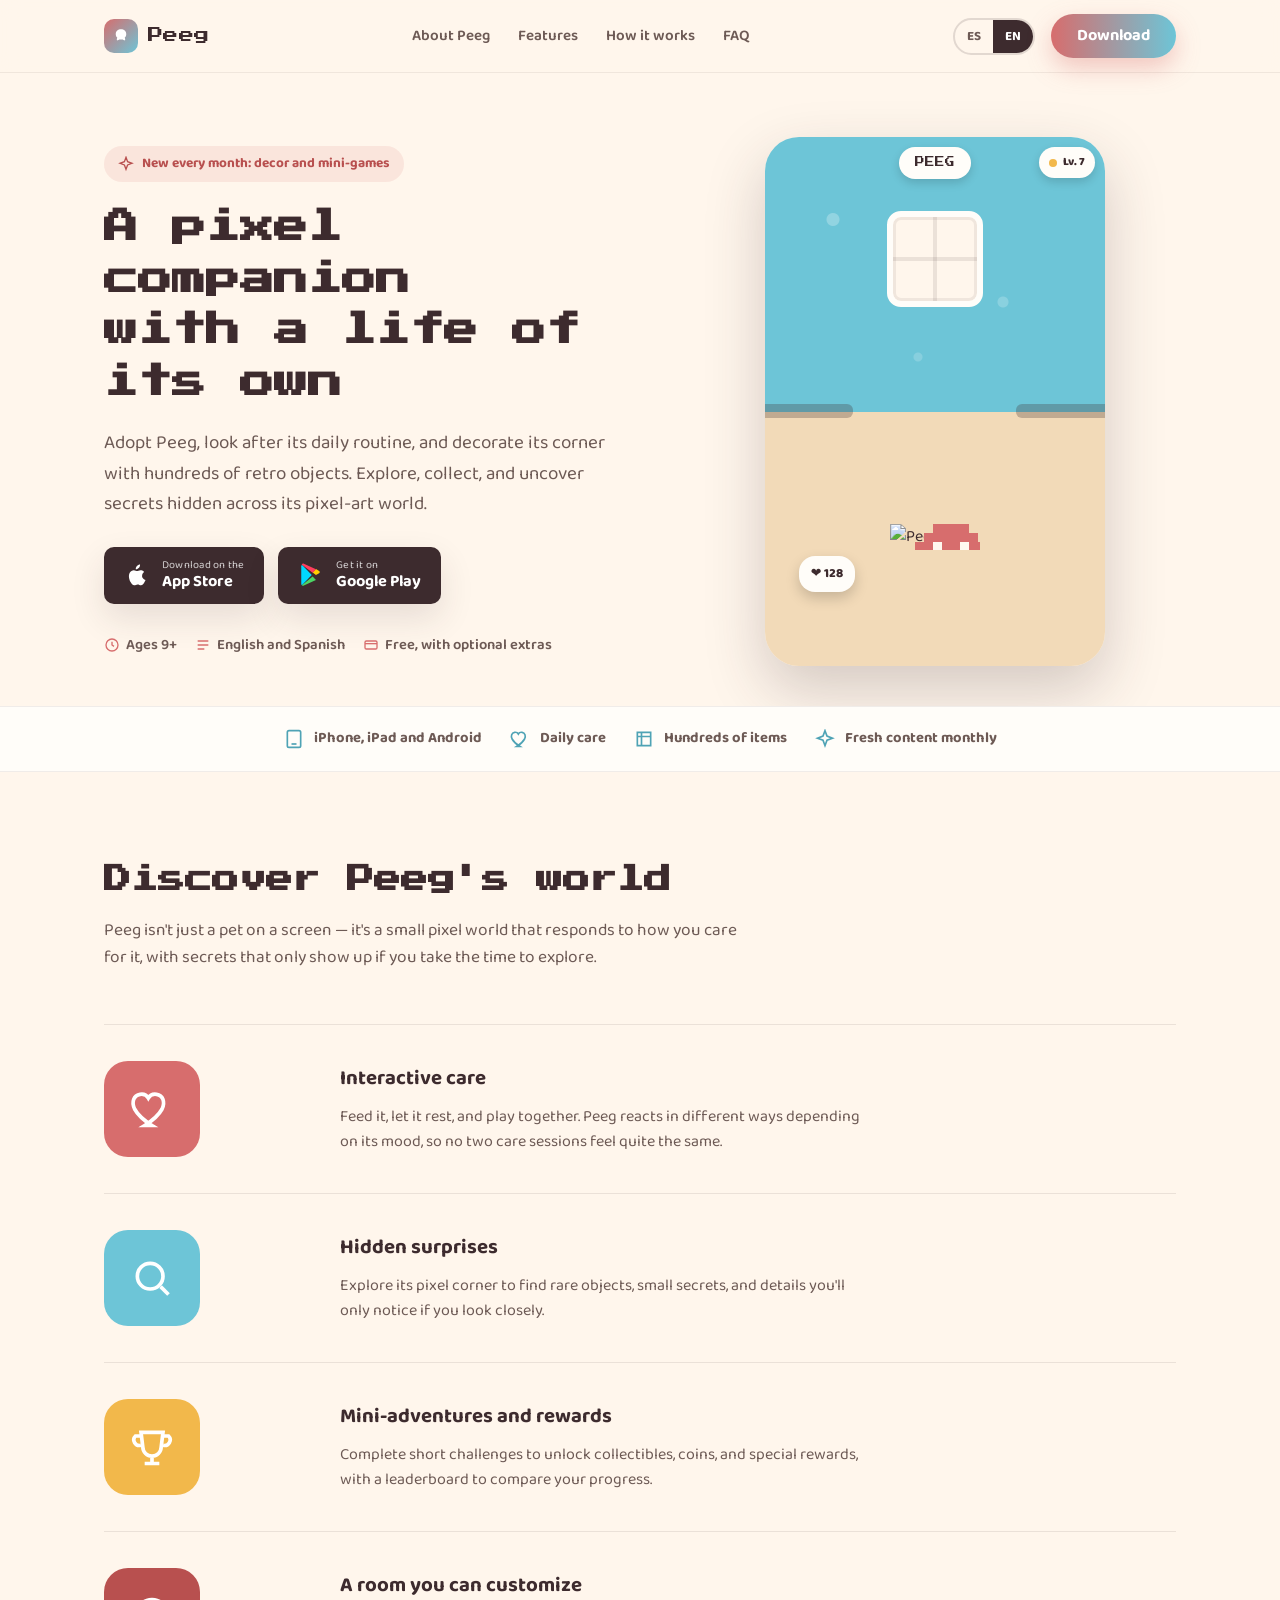
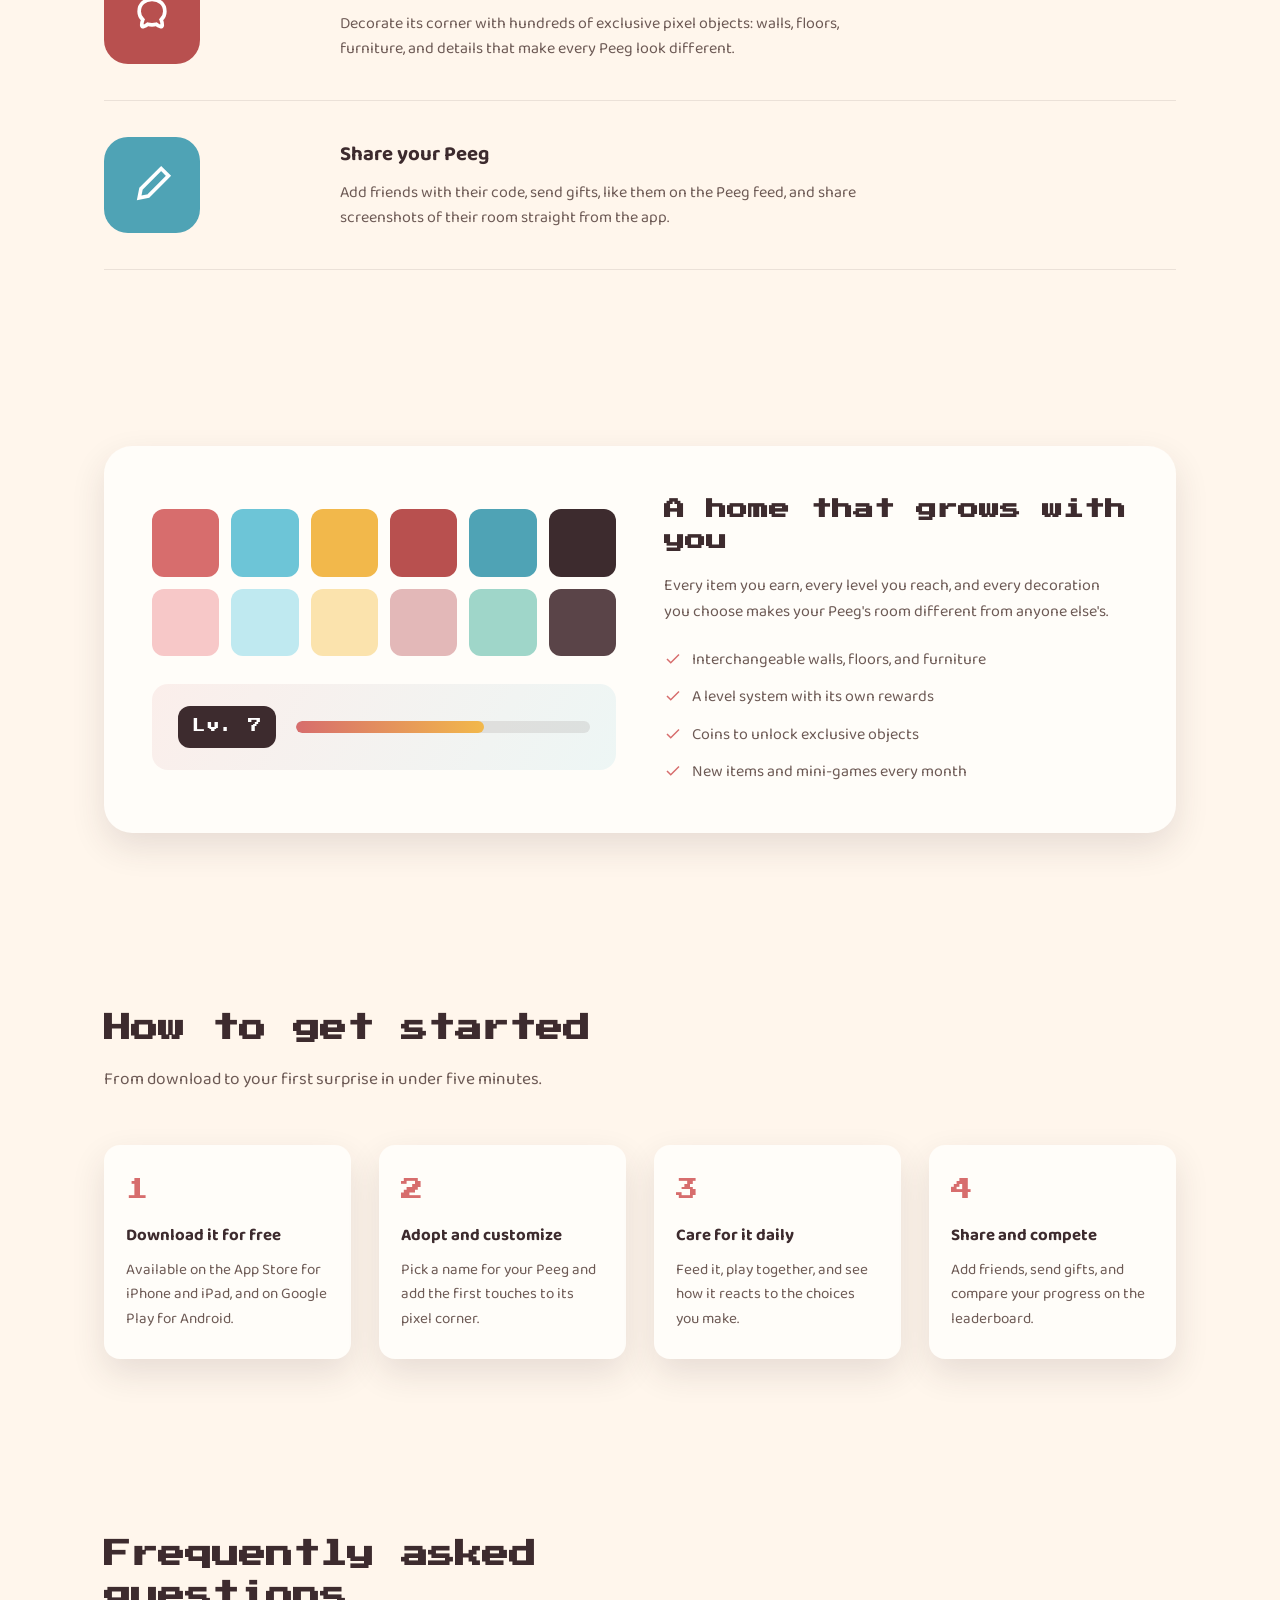
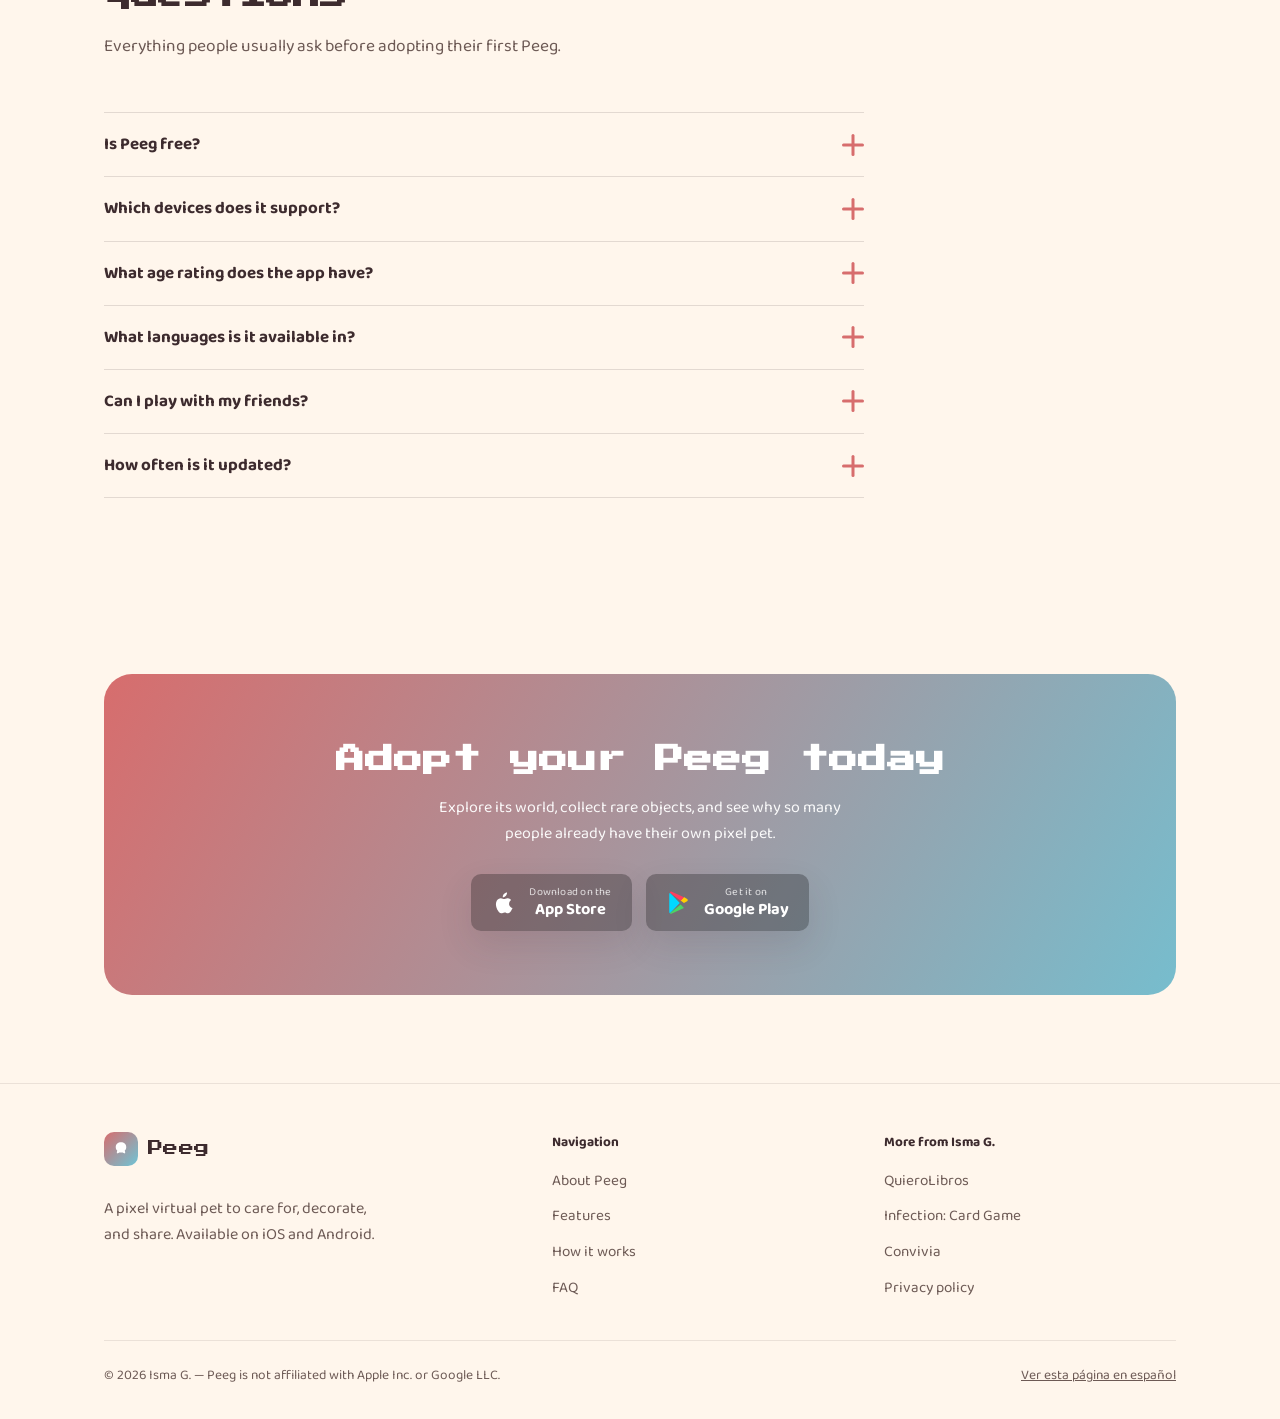
==== commit 4d36ee6e: "toupdate" ====
--- a/en/index.html
+++ b/en/index.html
@@ -121,7 +121,7 @@
           <div class="scene-shelf"></div>
           <div class="scene-shelf right"></div>
           <div class="scene-window"></div>
-          <div class="pixel-pet"></div>
+          <img class="pixel-pet" src="assets/peeg-mascot.png" alt="Peeg" />
           <div class="scene-like">❤ 128</div>
         </div>
       </div>
--- a/assets/style.css
+++ b/assets/style.css
@@ -407,9 +407,11 @@
   position: absolute;
   left: 50%; bottom: 22%;
   transform: translateX(-50%);
-  width: 90px; height: 81px;
+  width: 90px;
+  height: auto;
   animation: pet-bounce 2.4s ease-in-out infinite;
 }
+
 .pixel-pet::before {
   content: "";
   position: absolute;
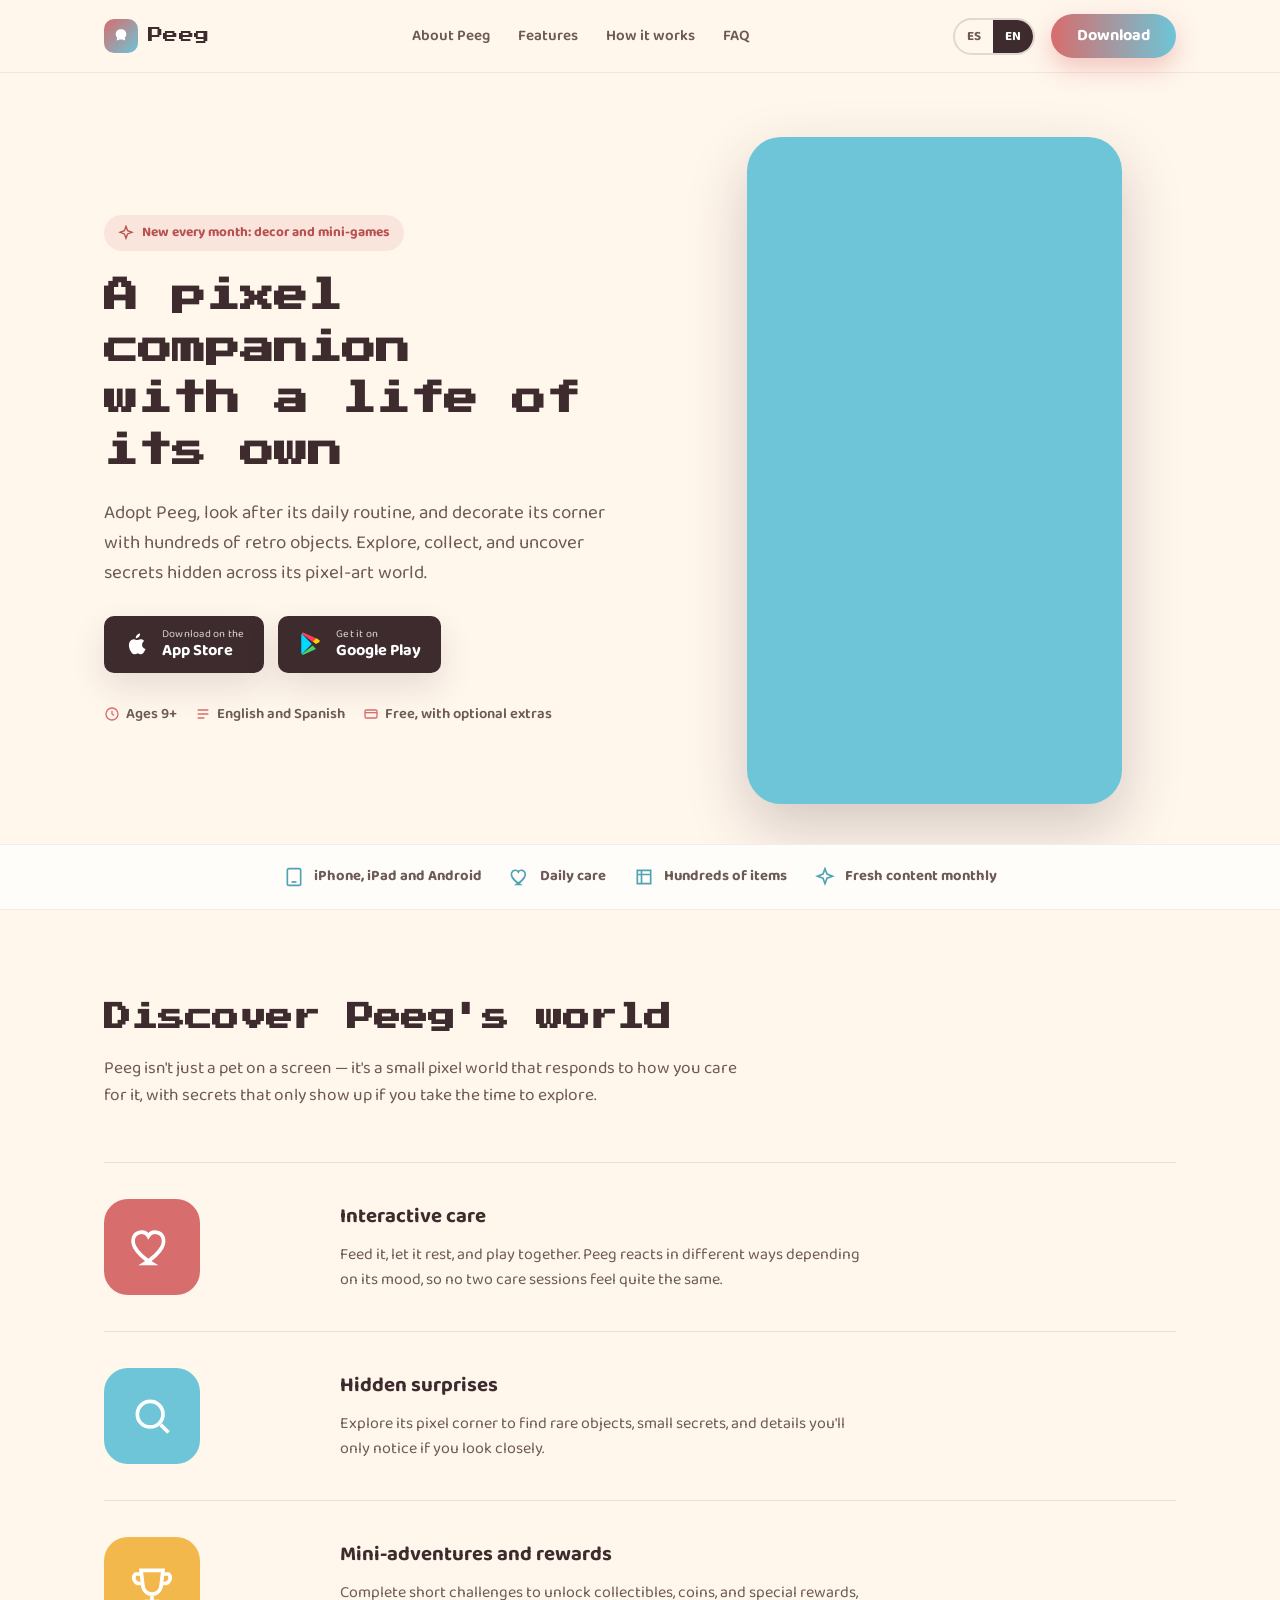
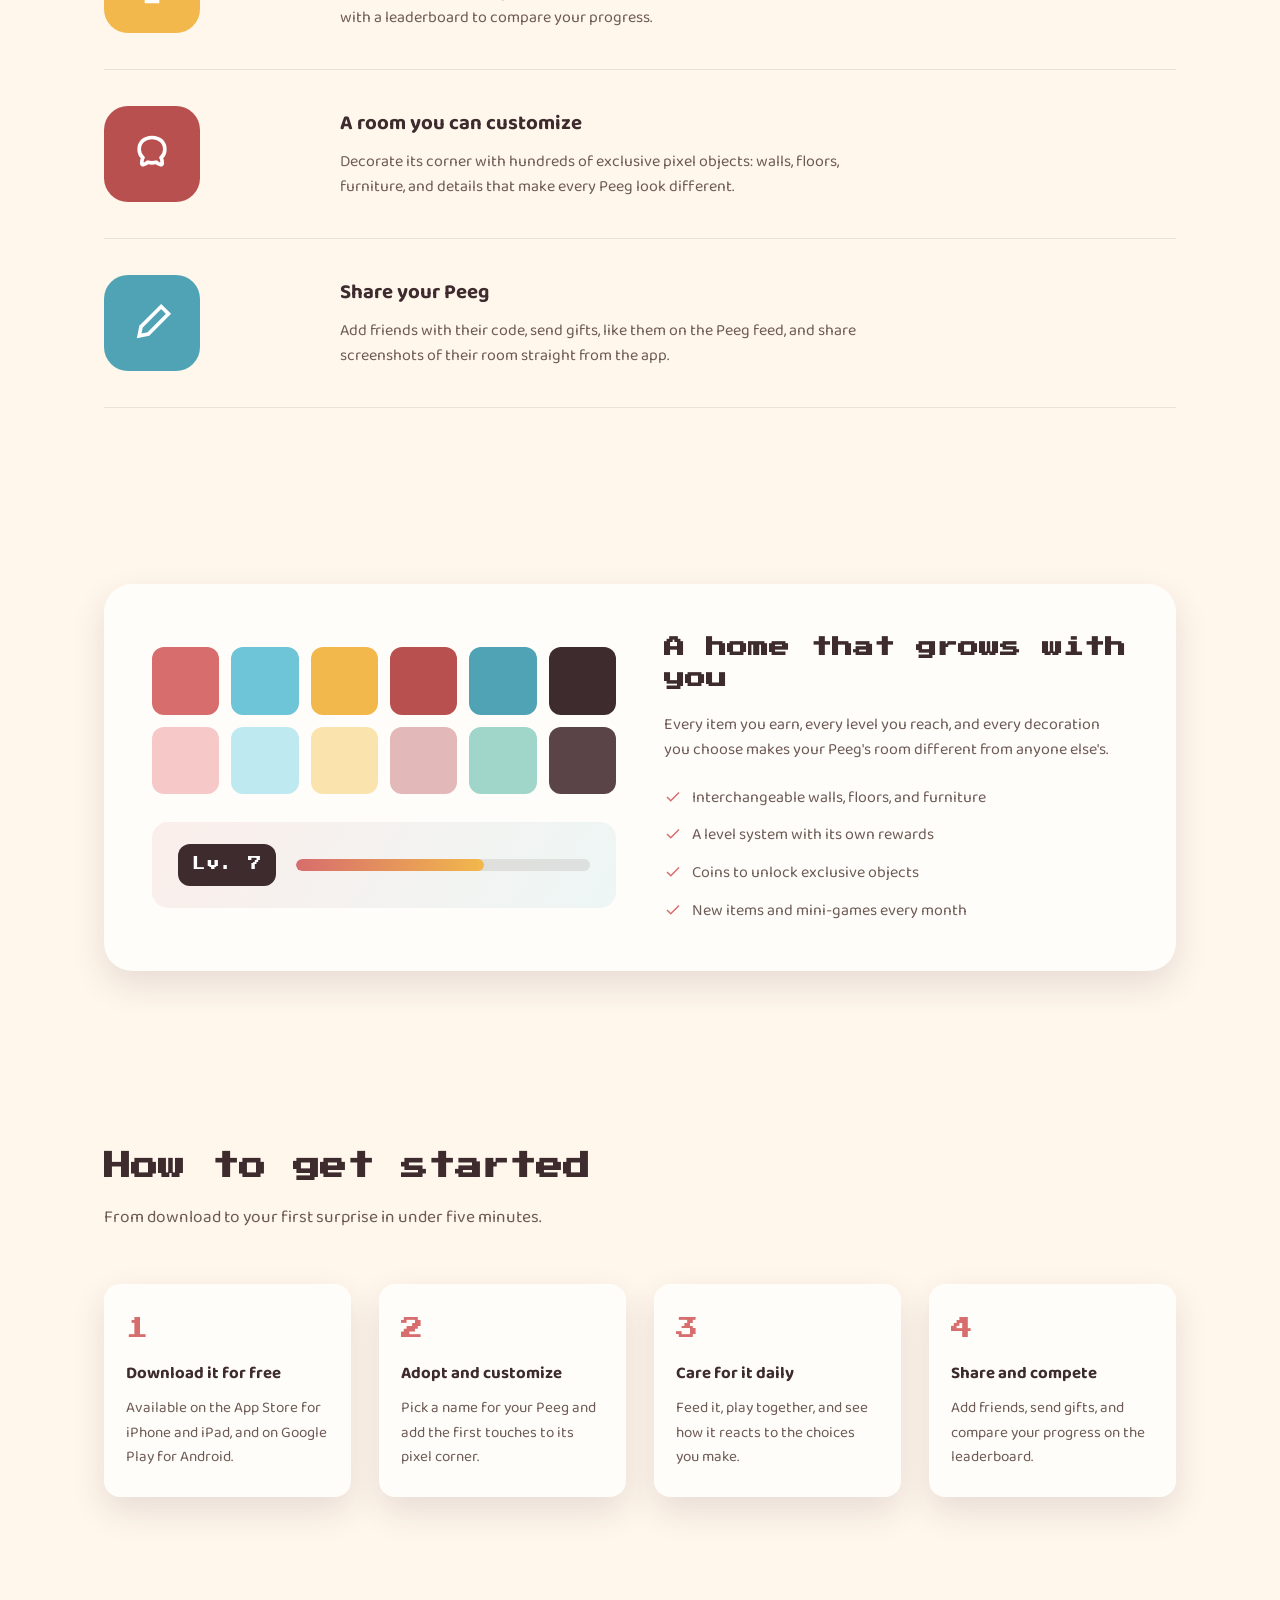
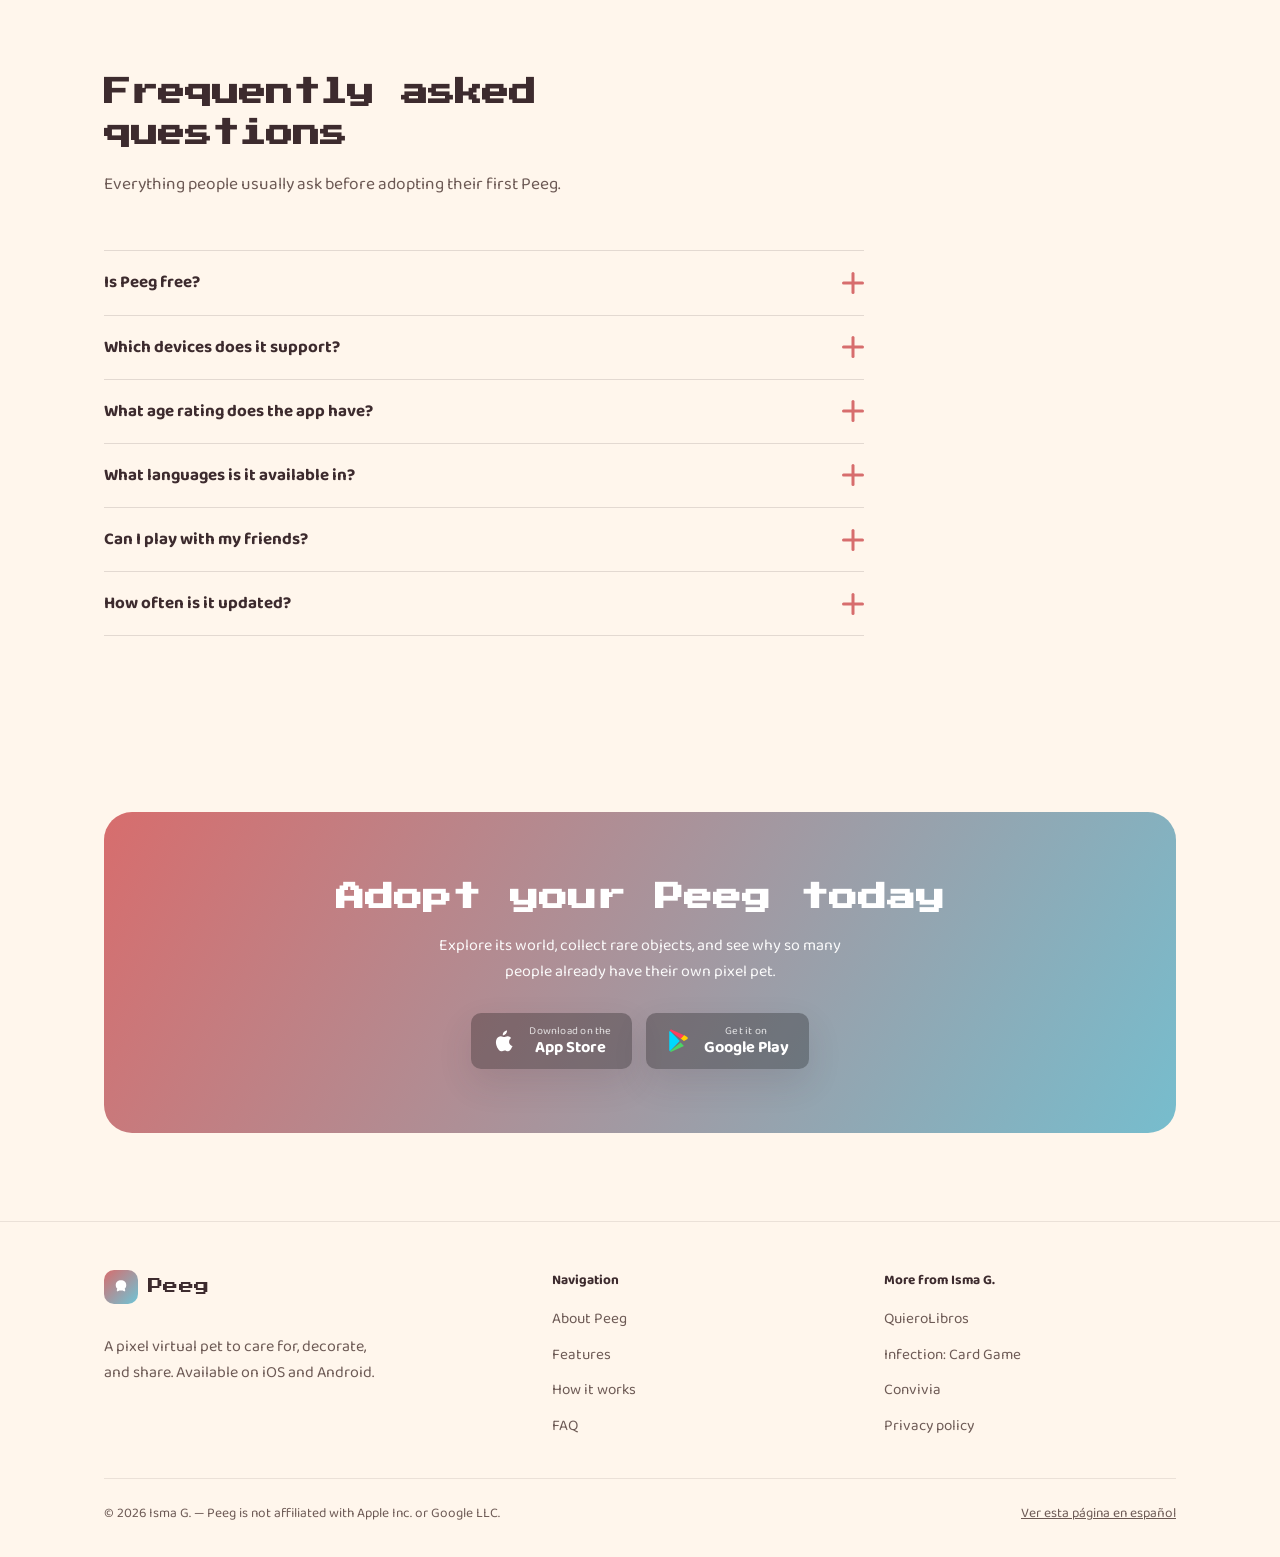
==== commit add1f683: "Actualizar visor de habitación de Peeg y corregir título en HTML" ====
--- a/en/index.html
+++ b/en/index.html
@@ -114,15 +114,9 @@
       </div>
 
       <div class="hero-scene-wrap">
-        <div class="room-scene" role="img" aria-label="Peeg's room scene with its pixel pet">
-          <div class="scene-wall-pattern"></div>
-          <div class="scene-name-tag">PEEG</div>
-          <div class="scene-level"><span class="dot"></span> Lv. 7</div>
-          <div class="scene-shelf"></div>
-          <div class="scene-shelf right"></div>
-          <div class="scene-window"></div>
-          <img class="pixel-pet" src="assets/peeg-mascot.png" alt="Peeg" />
-          <div class="scene-like">❤ 128</div>
+        <div class="room-scene pet-viewer">
+          <iframe src="https://peeg.api.quierolibros.com/mascota/public/peeg-room/aleatorio?lang=en&notDownload=1" title="Peeg room viewer" loading="lazy" allowfullscreen></iframe>
+          <div class="pet-viewer-clip" aria-hidden="true"></div>
         </div>
       </div>
     </div>
--- a/assets/style.css
+++ b/assets/style.css
@@ -403,6 +403,30 @@
   z-index: 5;
 }
 
+.room-scene.pet-viewer { width: min(375px, 100%); height: 667px; padding-top: 10px; aspect-ratio: auto; padding: 10px; box-sizing: border-box; background: var(--sky); transform: translateY(0px) !important; }
+.room-scene.pet-viewer iframe {
+  position: absolute;
+  inset: 0;
+  width: 100%;
+  height: 100%;
+  border: 0;
+  display: block;
+}
+.room-scene.pet-viewer .pet-viewer-clip { display: none; }
+@media (max-width: 480px) {
+  .room-scene.pet-viewer .pet-viewer-clip {
+    display: block;
+    position: absolute;
+    left: 0;
+    right: 0;
+    bottom: 0;
+    height: 20px;
+    background: var(--sky);
+    z-index: 2;
+    pointer-events: none;
+  }
+}
+
 .pixel-pet {
   position: absolute;
   left: 50%; bottom: 22%;
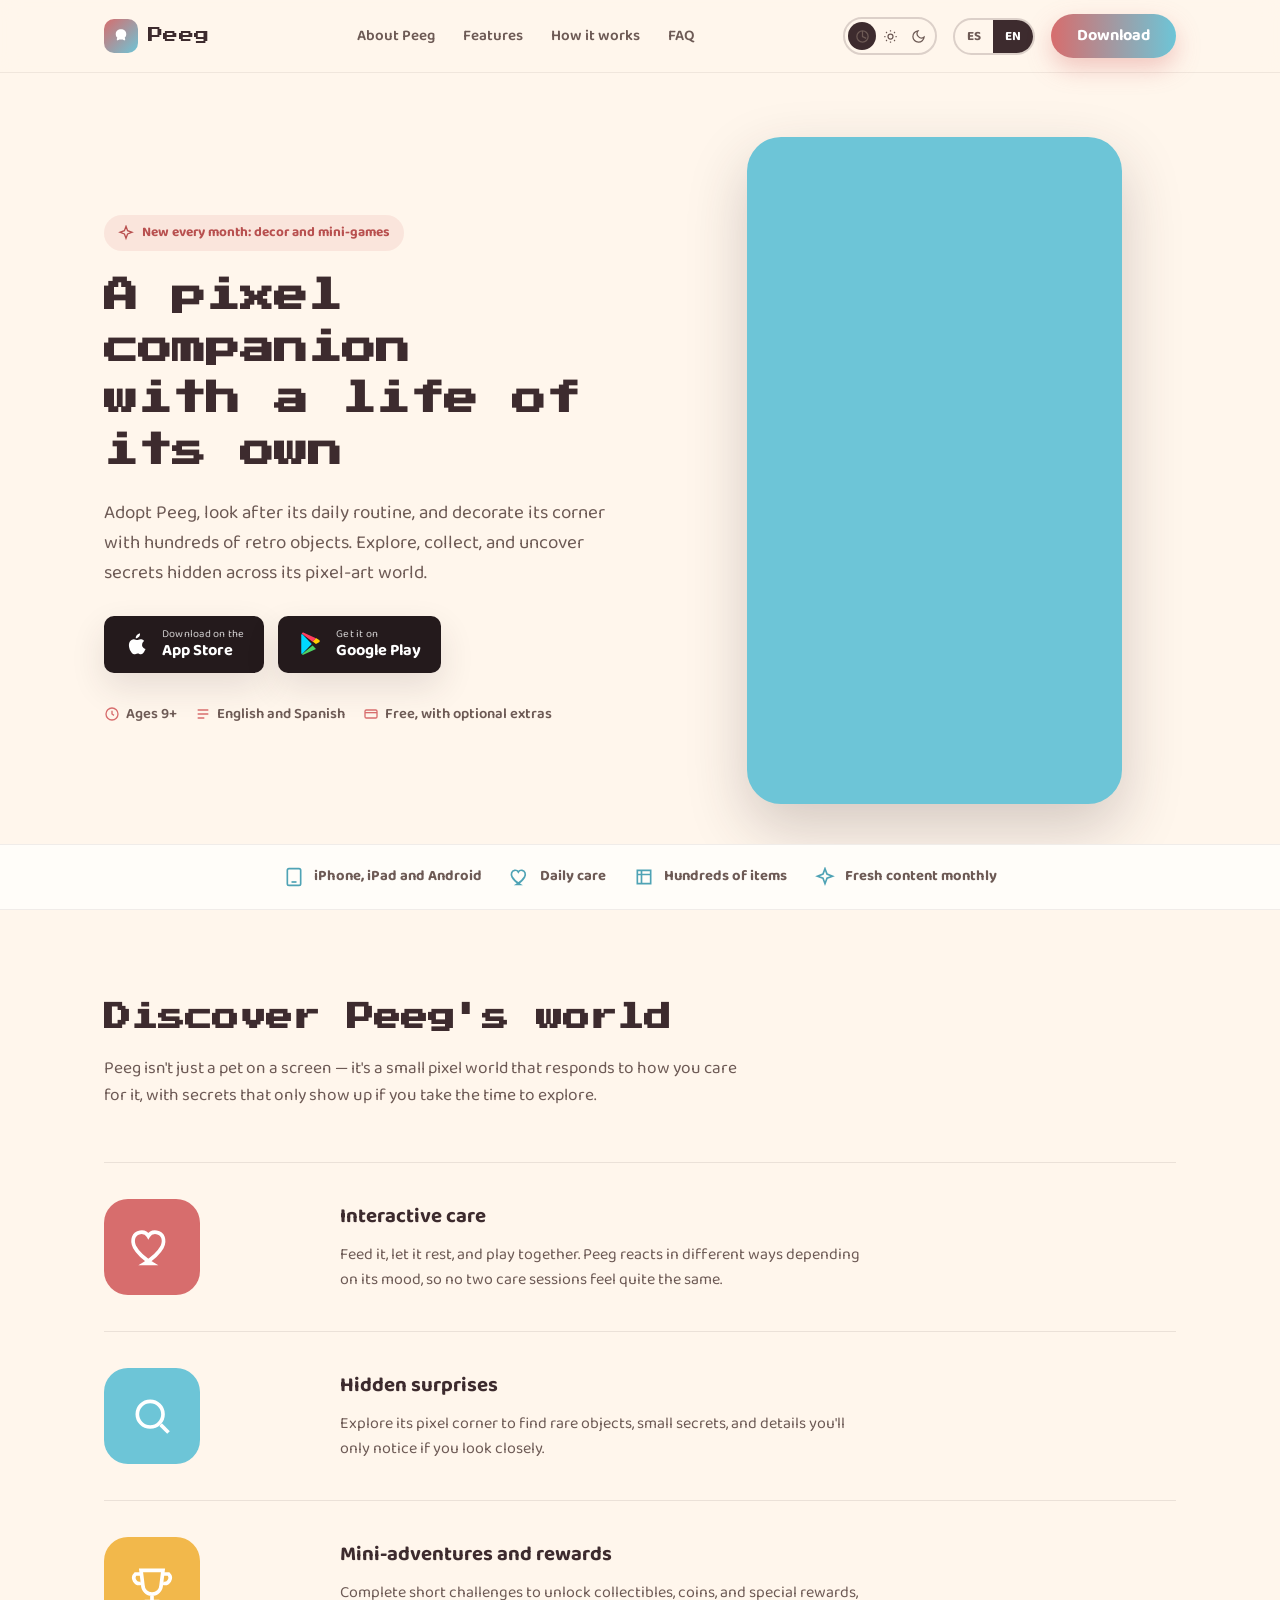
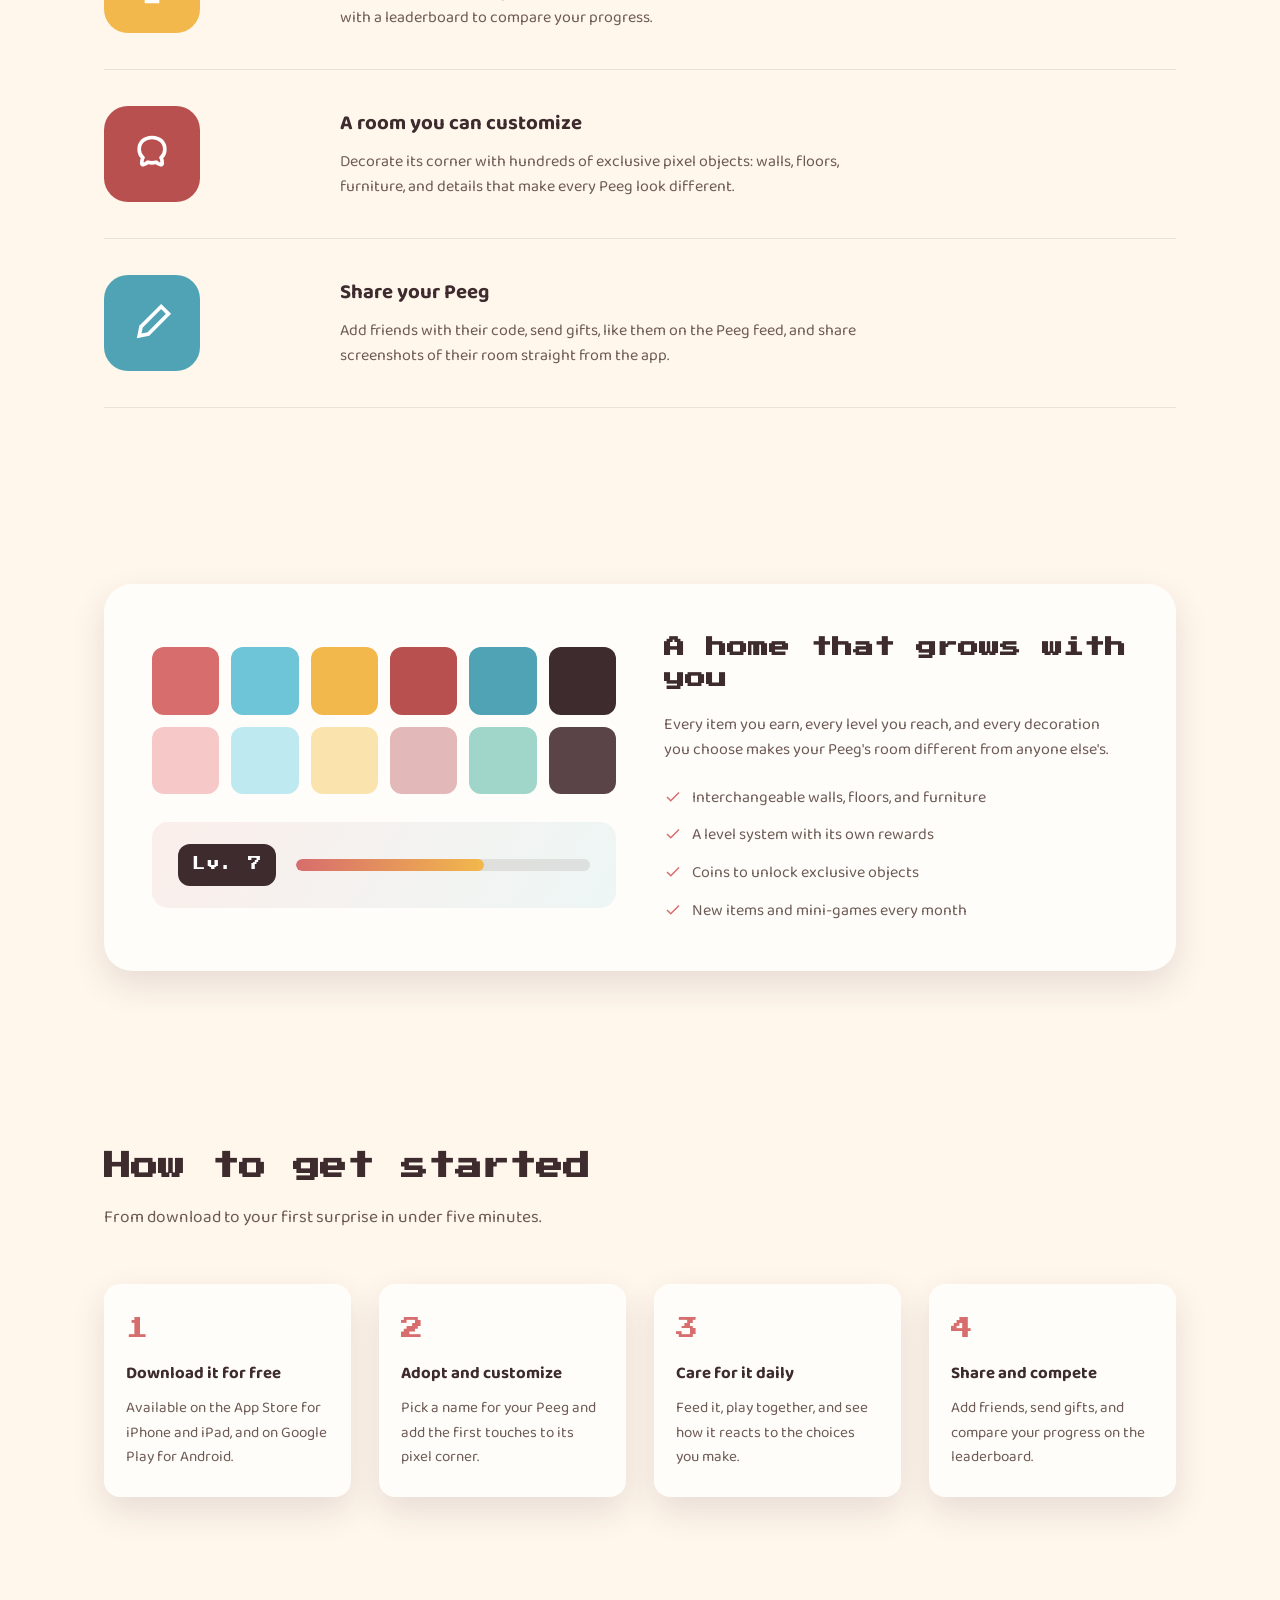
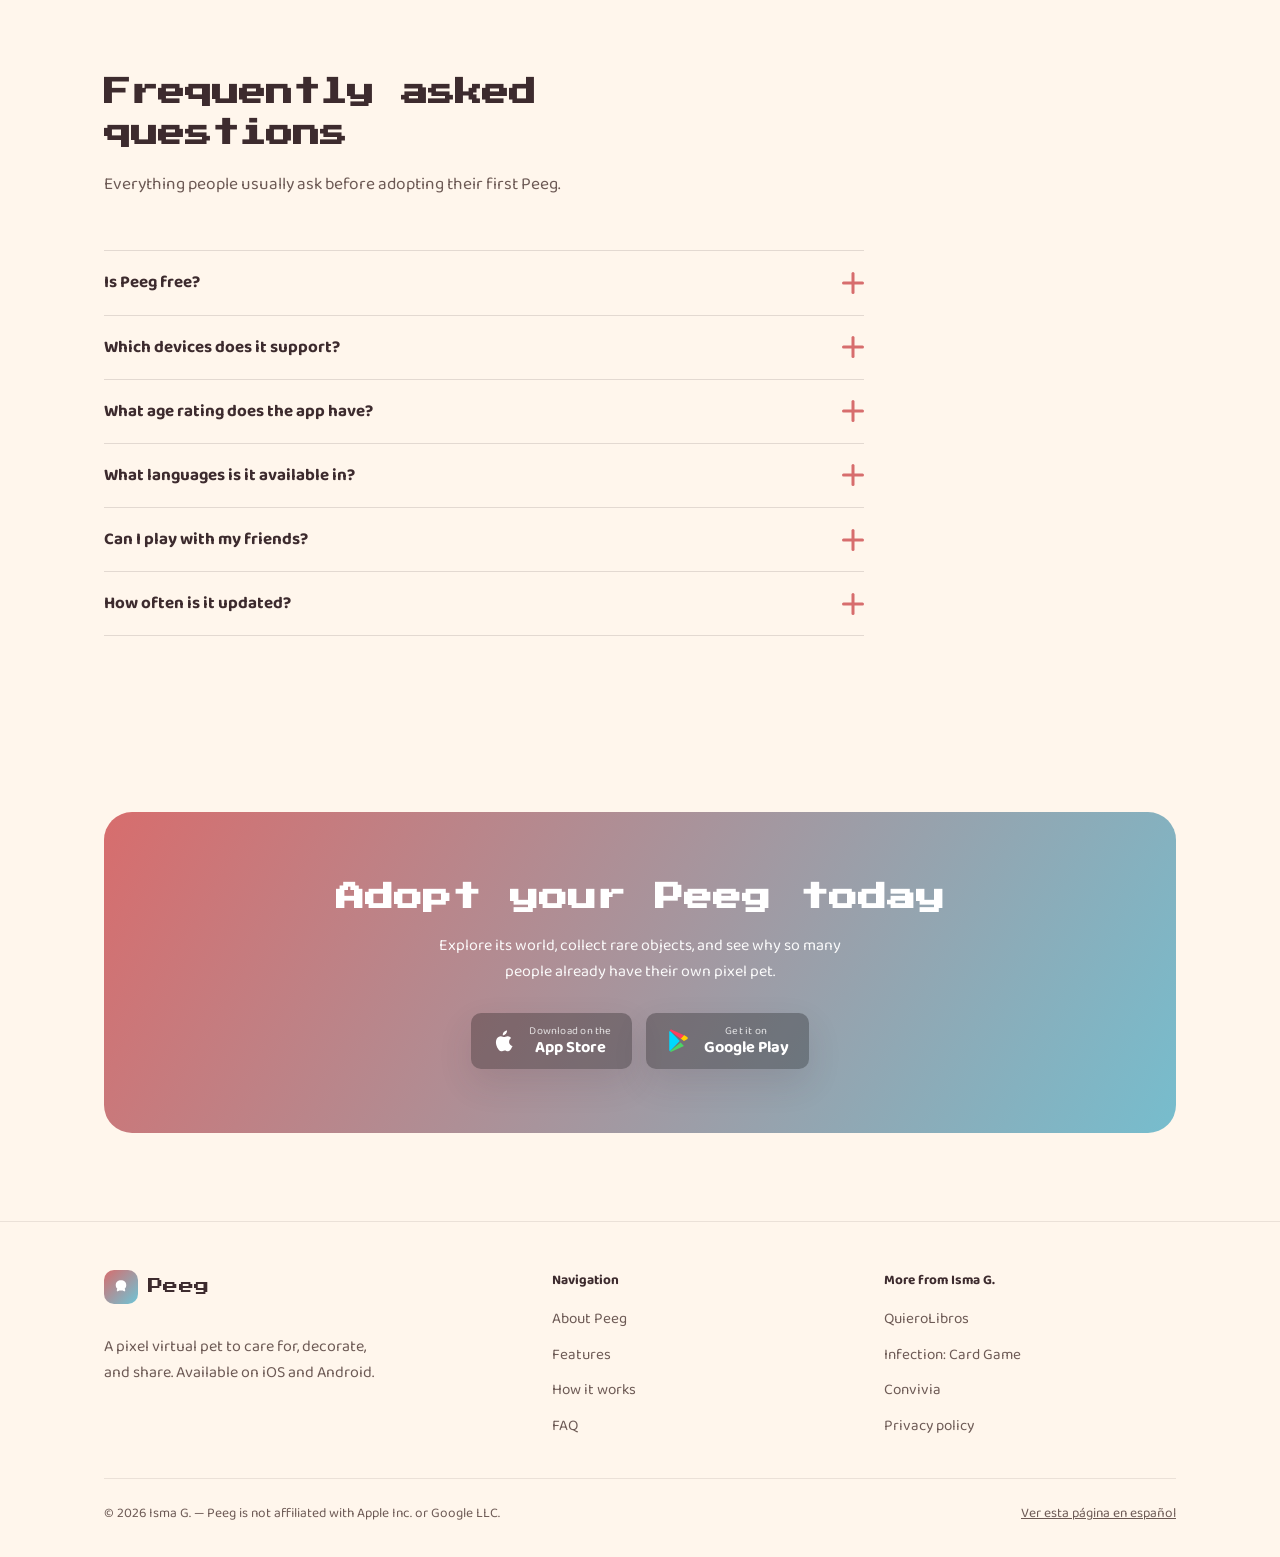
==== commit 92d1b77b: "Agregar funcionalidad de cambio de tema y mejorar la accesibilidad en la navegación" ====
--- a/en/index.html
+++ b/en/index.html
@@ -29,7 +29,8 @@
 <meta name="twitter:title" content="Peeg — Adopt Your Pixel Virtual Pet" />
 <meta name="twitter:description" content="A retro pixel-art companion with a life of its own. Care for it, decorate its room, and find a new surprise every month." />
 <meta name="twitter:image" content="https://peeg.devcodelight.com/assets/og-image.png" />
-<meta name="theme-color" content="#fff6ec" />
+<meta name="theme-color" content="#fff6ec" media="(prefers-color-scheme: light)" />
+<meta name="theme-color" content="#171114" media="(prefers-color-scheme: dark)" />
 <meta name="robots" content="index, follow" />
 
 <script type="application/ld+json">
@@ -70,6 +71,18 @@
       <li><a href="#faq">FAQ</a></li>
     </ul>
     <div class="nav-right">
+      <div class="theme-toggle" data-active="auto" role="group" aria-label="Page theme">
+        <span class="theme-thumb" aria-hidden="true"></span>
+        <button type="button" class="theme-option" data-value="auto" title="Match system" aria-label="Automatic theme" aria-pressed="true">
+          <svg viewBox="0 0 24 24" fill="none" stroke="currentColor" stroke-width="2"><circle cx="12" cy="12" r="9"/><path d="M12 3v9l6 3"/></svg>
+        </button>
+        <button type="button" class="theme-option" data-value="light" title="Light mode" aria-label="Light mode" aria-pressed="false">
+          <svg viewBox="0 0 24 24" fill="none" stroke="currentColor" stroke-width="2"><circle cx="12" cy="12" r="4"/><path d="M12 2v2M12 20v2M4.9 4.9l1.4 1.4M17.7 17.7l1.4 1.4M2 12h2M20 12h2M4.9 19.1l1.4-1.4M17.7 6.3l1.4-1.4"/></svg>
+        </button>
+        <button type="button" class="theme-option" data-value="dark" title="Dark mode" aria-label="Dark mode" aria-pressed="false">
+          <svg viewBox="0 0 24 24" fill="none" stroke="currentColor" stroke-width="2"><path d="M21 12.8A9 9 0 1 1 11.2 3a7 7 0 0 0 9.8 9.8Z"/></svg>
+        </button>
+      </div>
       <div class="lang-switch">
         <a href="../index.html">ES</a>
         <a href="index.html" aria-current="true">EN</a>
@@ -116,7 +129,6 @@
       <div class="hero-scene-wrap">
         <div class="room-scene pet-viewer">
           <iframe src="https://peeg.api.quierolibros.com/mascota/public/peeg-room/aleatorio?lang=en&notDownload=1" title="Peeg room viewer" loading="lazy" allowfullscreen></iframe>
-          <div class="pet-viewer-clip" aria-hidden="true"></div>
         </div>
       </div>
     </div>
--- a/assets/style.css
+++ b/assets/style.css
@@ -27,6 +27,35 @@
   --radius-sm: 10px;
 
   --shadow-soft: 0 14px 34px rgba(61, 43, 46, 0.12);
+
+  --line: rgba(61, 43, 46, 0.08);
+  --line-strong: rgba(61, 43, 46, 0.14);
+  --border-soft: rgba(61, 43, 46, 0.1);
+  --header-bg: rgba(255, 246, 236, 0.86);
+  --tag-bg: rgba(215, 109, 109, 0.12);
+  --ghost-border: rgba(61, 43, 46, 0.18);
+  --scene-shadow: rgba(61, 43, 46, 0.22);
+}
+
+[data-theme="dark"] {
+  --cream: #171114;
+  --paper: #211a1d;
+  --sand: #2c2326;
+  --ink: #f2e8e0;
+  --ink-soft: #b8a79f;
+  --coral-dark: #e89b9b;
+  --sky-dark: #8ed4e6;
+  --gold: #f5c76e;
+
+  --shadow-soft: 0 14px 34px rgba(0, 0, 0, 0.45);
+
+  --line: rgba(242, 232, 224, 0.1);
+  --line-strong: rgba(242, 232, 224, 0.16);
+  --border-soft: rgba(242, 232, 224, 0.12);
+  --header-bg: rgba(23, 17, 20, 0.86);
+  --tag-bg: rgba(215, 109, 109, 0.2);
+  --ghost-border: rgba(242, 232, 224, 0.25);
+  --scene-shadow: rgba(0, 0, 0, 0.5);
 }
 
 * { box-sizing: border-box; }
@@ -109,7 +138,7 @@
 .btn-ghost {
   background: transparent;
   color: var(--ink);
-  border: 2px solid rgba(61, 43, 46, 0.18);
+  border: 2px solid var(--ghost-border);
 }
 .btn-ghost:hover { border-color: var(--coral); color: var(--coral-dark); }
 
@@ -124,7 +153,7 @@
   display: inline-flex;
   align-items: center;
   gap: 12px;
-  background: var(--ink);
+  background: #241a1c;
   color: #fff;
   padding: 12px 20px;
   border-radius: var(--radius-sm);
@@ -132,7 +161,7 @@
   box-shadow: var(--shadow-soft);
   transition: transform 0.15s ease, background 0.15s ease;
 }
-.store-badge:hover { transform: translateY(-2px); background: #2c1f21; }
+.store-badge:hover { transform: translateY(-2px); background: #35272a; }
 .store-badge svg { width: 26px; height: 26px; flex-shrink: 0; }
 .store-badge .badge-text { display: flex; flex-direction: column; line-height: 1.2; }
 .store-badge .badge-text small { font-size: 0.68rem; opacity: 0.8; letter-spacing: 0.02em; }
@@ -146,9 +175,9 @@
   position: sticky;
   top: 0;
   z-index: 100;
-  background: rgba(255, 246, 236, 0.86);
+  background: var(--header-bg);
   backdrop-filter: blur(10px);
-  border-bottom: 1px solid rgba(61, 43, 46, 0.08);
+  border-bottom: 1px solid var(--line);
 }
 
 .nav {
@@ -202,7 +231,7 @@
 
 .lang-switch {
   display: inline-flex;
-  border: 2px solid rgba(61, 43, 46, 0.15);
+  border: 2px solid var(--ghost-border);
   border-radius: 999px;
   overflow: hidden;
   font-size: 0.82rem;
@@ -217,6 +246,48 @@
   background: var(--ink);
   color: #fff;
 }
+
+.theme-toggle {
+  position: relative;
+  display: inline-flex;
+  border: 2px solid var(--ghost-border);
+  border-radius: 999px;
+  background: transparent;
+  padding: 3px;
+}
+.theme-option {
+  position: relative;
+  z-index: 1;
+  width: 28px;
+  height: 28px;
+  display: inline-flex;
+  align-items: center;
+  justify-content: center;
+  border: none;
+  background: transparent;
+  border-radius: 50%;
+  cursor: pointer;
+  color: var(--ink-soft);
+  transition: color 0.15s ease;
+}
+.theme-option:hover { color: var(--coral-dark); }
+.theme-option svg { width: 15px; height: 15px; }
+.theme-thumb {
+  position: absolute;
+  z-index: 0;
+  top: 3px;
+  left: 3px;
+  width: 28px;
+  height: 28px;
+  background: var(--ink);
+  border-radius: 50%;
+  transition: transform 0.18s ease;
+}
+.theme-toggle[data-active="light"] .theme-thumb { transform: translateX(32px); }
+.theme-toggle[data-active="dark"] .theme-thumb { transform: translateX(64px); }
+.theme-toggle .theme-option[data-value="auto"] { color: var(--ink-soft); }
+.theme-toggle[data-active="light"] .theme-option[data-value="light"],
+.theme-toggle[data-active="dark"] .theme-option[data-value="dark"] { color: #fff; }
 
 .nav-toggle {
   display: none;
@@ -270,7 +341,7 @@
   display: inline-flex;
   align-items: center;
   gap: 8px;
-  background: rgba(215, 109, 109, 0.12);
+  background: var(--tag-bg);
   color: var(--coral-dark);
   font-weight: 700;
   font-size: 0.85rem;
@@ -320,7 +391,7 @@
   aspect-ratio: 9 / 14;
   border-radius: 34px;
   overflow: hidden;
-  box-shadow: 0 24px 60px rgba(61, 43, 46, 0.22);
+  box-shadow: 0 24px 60px var(--scene-shadow);
   background: linear-gradient(180deg, var(--sky) 0%, var(--sky) 52%, var(--sand) 52%, var(--sand) 100%);
 }
 
@@ -411,20 +482,6 @@
   height: 100%;
   border: 0;
   display: block;
-}
-.room-scene.pet-viewer .pet-viewer-clip { display: none; }
-@media (max-width: 480px) {
-  .room-scene.pet-viewer .pet-viewer-clip {
-    display: block;
-    position: absolute;
-    left: 0;
-    right: 0;
-    bottom: 0;
-    height: 20px;
-    background: var(--sky);
-    z-index: 2;
-    pointer-events: none;
-  }
 }
 
 .pixel-pet {
@@ -469,8 +526,8 @@
    ========================= */
 
 .info-strip {
-  border-top: 1px solid rgba(61,43,46,0.08);
-  border-bottom: 1px solid rgba(61,43,46,0.08);
+  border-top: 1px solid var(--line);
+  border-bottom: 1px solid var(--line);
   background: var(--paper);
 }
 .info-strip .container {
@@ -522,9 +579,9 @@
   gap: 36px;
   align-items: center;
   padding-block: 36px;
-  border-top: 1px solid rgba(61, 43, 46, 0.1);
-}
-.feature-row:last-child { border-bottom: 1px solid rgba(61, 43, 46, 0.1); }
+  border-top: 1px solid var(--border-soft);
+}
+.feature-row:last-child { border-bottom: 1px solid var(--border-soft); }
 
 .feature-icon {
   width: 96px; height: 96px;
@@ -648,7 +705,7 @@
   flex: 1;
   height: 12px;
   border-radius: 999px;
-  background: rgba(61,43,46,0.1);
+  background: var(--border-soft);
   overflow: hidden;
 }
 .progress-bar span {
@@ -665,10 +722,10 @@
 
 .faq { max-width: 760px; }
 .faq details {
-  border-top: 1px solid rgba(61,43,46,0.14);
+  border-top: 1px solid var(--line-strong);
   padding-block: 18px;
 }
-.faq details:last-child { border-bottom: 1px solid rgba(61,43,46,0.14); }
+.faq details:last-child {   border-bottom: 1px solid var(--line-strong); }
 .faq summary {
   cursor: pointer;
   font-weight: 700;
@@ -736,7 +793,7 @@
    ========================= */
 
 .site-footer {
-  border-top: 1px solid rgba(61,43,46,0.1);
+  border-top: 1px solid var(--border-soft);
   padding-block: 48px 32px;
 }
 .footer-grid {
@@ -759,7 +816,7 @@
 .footer-bottom {
   margin-top: 40px;
   padding-top: 24px;
-  border-top: 1px solid rgba(61,43,46,0.1);
+  border-top: 1px solid var(--border-soft);
   display: flex;
   flex-wrap: wrap;
   gap: 12px;
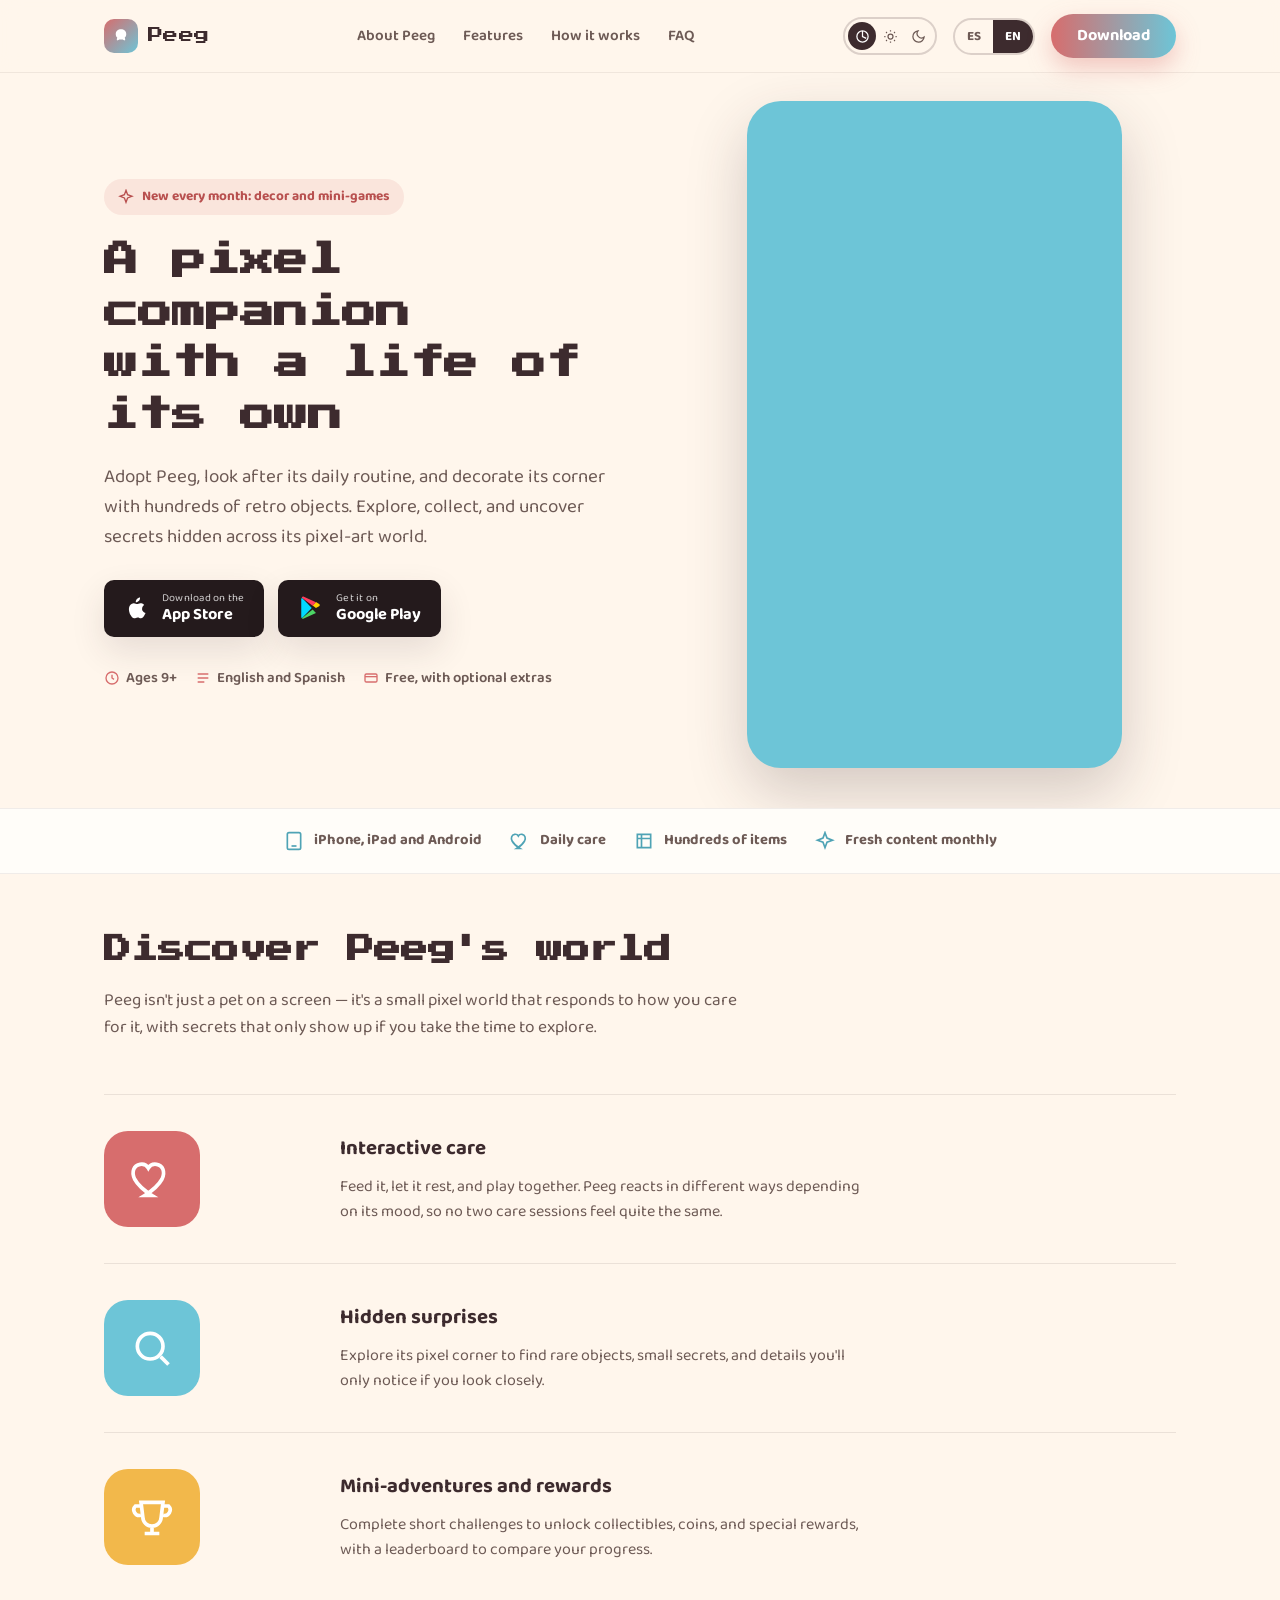
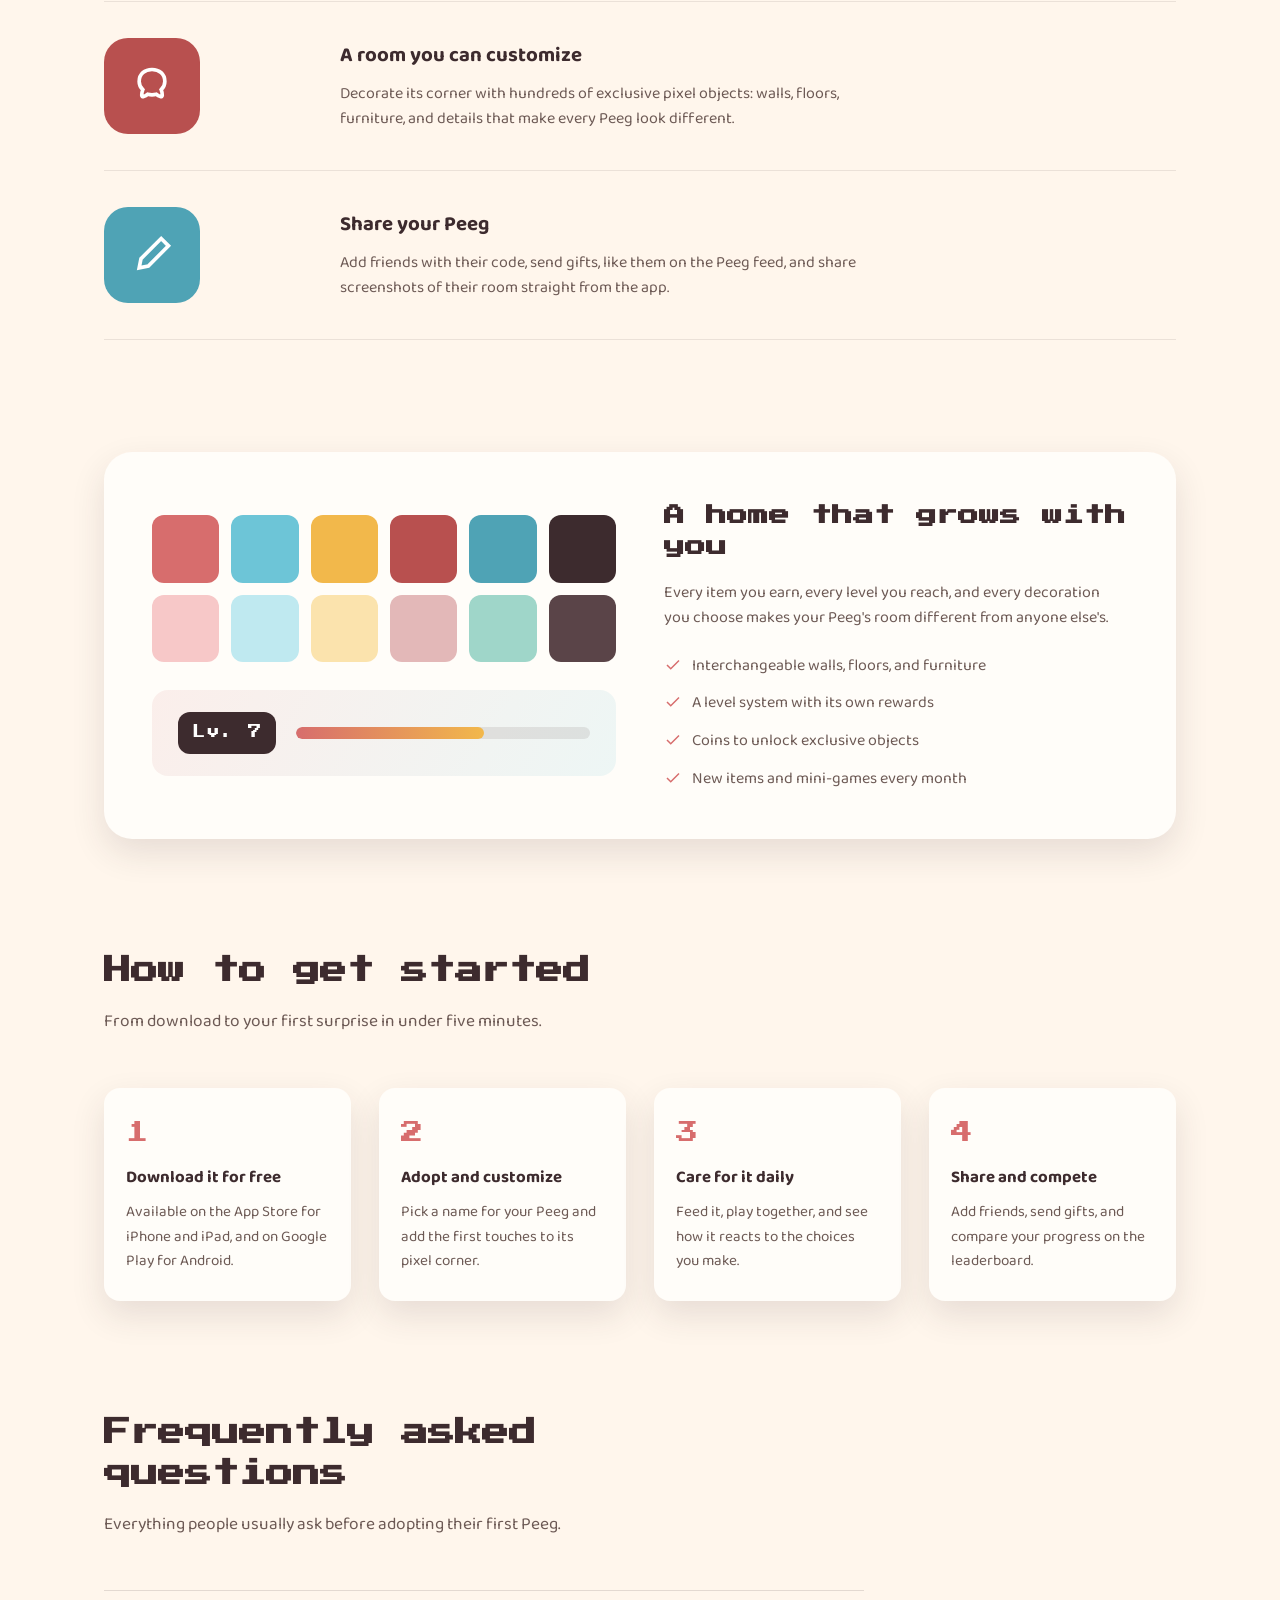
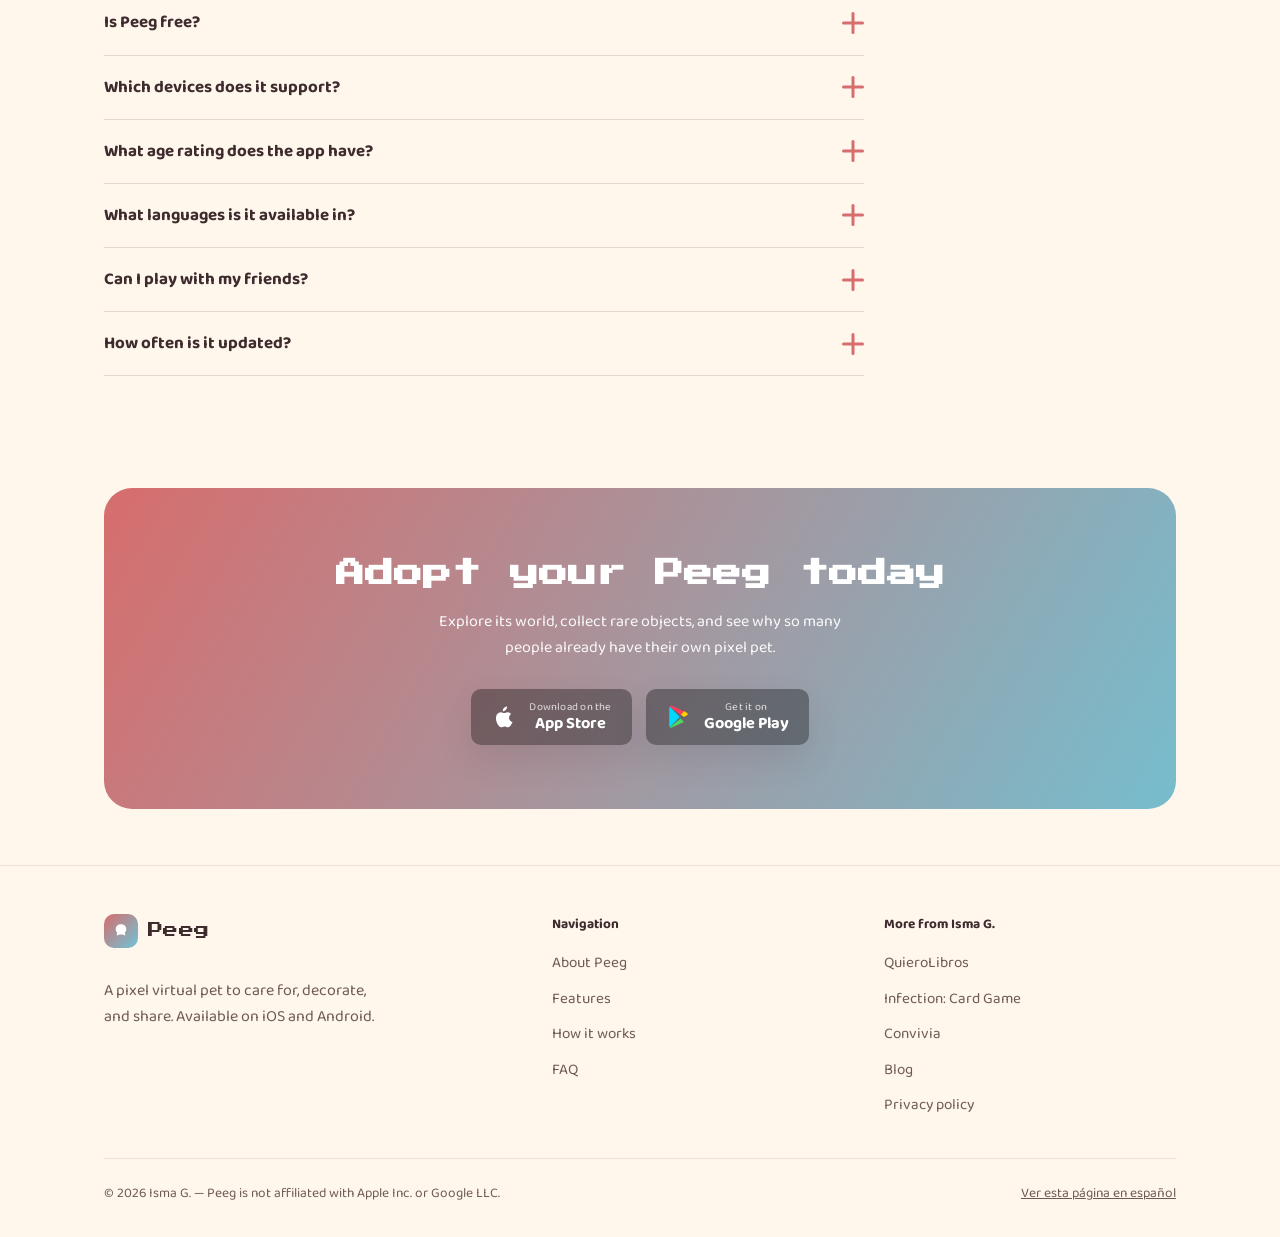
==== commit ada42935: "Add privacy policy pages and update styles - Created English and Spanish privacy policy pages with s" ====
--- a/en/index.html
+++ b/en/index.html
@@ -10,10 +10,10 @@
 <link rel="alternate" hreflang="es" href="https://peeg.devcodelight.com/" />
 <link rel="alternate" hreflang="x-default" href="https://peeg.devcodelight.com/" />
 
-<link rel="icon" type="image/svg+xml" href="../assets/favicon.svg" />
+<link rel="icon" type="image/x-icon" href="../assets/favicon.ico" />
 <link rel="icon" type="image/png" sizes="32x32" href="../assets/favicon-32.png" />
 <link rel="apple-touch-icon" href="../assets/apple-touch-icon.png" />
-<link rel="stylesheet" href="../assets/style.css" />
+<link rel="stylesheet" href="../assets/style.css?a=1.0.2" />
 
 <meta property="og:type" content="website" />
 <meta property="og:site_name" content="Peeg" />
@@ -360,7 +360,8 @@
           <li><a href="https://www.quierolibros.com" target="_blank" rel="noopener">QuieroLibros</a></li>
           <li><a href="https://apps.apple.com/es/app/infection-card-game/id6502997357" target="_blank" rel="noopener">Infection: Card Game</a></li>
           <li><a href="https://apps.apple.com/es/app/convivia-gesti%C3%B3n-habitaciones/id6802626827" target="_blank" rel="noopener">Convivia</a></li>
-          <li><a href="https://peeg.api.quierolibros.com/usuarios/privacy_policy/es" target="_blank" rel="noopener">Privacy policy</a></li>
+          <li><a href="https://devcodelight.com" target="_blank" rel="noopener">Blog</a></li>
+          <li><a href="privacy/">Privacy policy</a></li>
         </ul>
       </div>
     </div>
--- a/assets/style.css
+++ b/assets/style.css
@@ -248,6 +248,7 @@
 }
 
 .theme-toggle {
+  --theme-option: 28px;
   position: relative;
   display: inline-flex;
   border: 2px solid var(--ghost-border);
@@ -258,8 +259,8 @@
 .theme-option {
   position: relative;
   z-index: 1;
-  width: 28px;
-  height: 28px;
+  width: var(--theme-option);
+  height: var(--theme-option);
   display: inline-flex;
   align-items: center;
   justify-content: center;
@@ -277,15 +278,15 @@
   z-index: 0;
   top: 3px;
   left: 3px;
-  width: 28px;
-  height: 28px;
+  width: var(--theme-option);
+  height: var(--theme-option);
   background: var(--ink);
   border-radius: 50%;
   transition: transform 0.18s ease;
 }
-.theme-toggle[data-active="light"] .theme-thumb { transform: translateX(32px); }
-.theme-toggle[data-active="dark"] .theme-thumb { transform: translateX(64px); }
-.theme-toggle .theme-option[data-value="auto"] { color: var(--ink-soft); }
+.theme-toggle[data-active="light"] .theme-thumb { transform: translateX(var(--theme-option)); }
+.theme-toggle[data-active="dark"] .theme-thumb { transform: translateX(calc(var(--theme-option) * 2)); }
+.theme-toggle[data-active="auto"] .theme-option[data-value="auto"],
 .theme-toggle[data-active="light"] .theme-option[data-value="light"],
 .theme-toggle[data-active="dark"] .theme-option[data-value="dark"] { color: #fff; }
 
@@ -322,7 +323,7 @@
 .hero {
   position: relative;
   overflow: hidden;
-  padding-block: 64px 40px;
+  padding-block: 28px 40px;
 }
 
 .hero-grid {
@@ -551,7 +552,7 @@
    Section shell
    ========================= */
 
-section { padding-block: 88px; }
+section { padding-block: 56px; }
 
 .section-head {
   max-width: 640px;
@@ -785,8 +786,8 @@
 }
 .cta-band p { max-width: 50ch; margin: 0 auto 8px; opacity: 0.95; }
 .cta-band .store-badges { justify-content: center; }
-.cta-band .store-badge { background: rgba(0,0,0,0.28); }
-.cta-band .store-badge:hover { background: rgba(0,0,0,0.4); }
+.cta-band .store-badge { background: rgba(0, 0, 0, 0.35); }
+.cta-band .store-badge:hover { background: rgba(0, 0, 0, 0.5); }
 
 /* =========================
    Footer
@@ -826,6 +827,88 @@
 }
 
 /* =========================
+   Legal pages (privacy policy)
+   ========================= */
+
+.legal-page { padding-block: 48px 72px; }
+
+.legal { max-width: 760px; }
+
+.legal-back {
+  display: inline-flex;
+  align-items: center;
+  gap: 8px;
+  font-size: 0.9rem;
+  font-weight: 600;
+  color: var(--ink-soft);
+  text-decoration: none;
+  margin-bottom: 24px;
+}
+.legal-back:hover { color: var(--coral-dark); }
+.legal-back svg { width: 16px; height: 16px; }
+
+.legal h1 {
+  font-family: var(--font-display);
+  font-size: clamp(1.05rem, 2.4vw, 1.5rem);
+  line-height: 1.6;
+  margin: 0 0 18px;
+}
+
+.legal .legal-meta {
+  margin: 0 0 6px;
+  font-size: 0.92rem;
+  color: var(--ink-soft);
+}
+.legal .legal-meta strong { color: var(--ink); }
+
+.legal .legal-intro {
+  font-size: 1.05rem;
+  color: var(--ink-soft);
+  margin: 18px 0 0;
+}
+
+.legal h2 {
+  font-size: 1.12rem;
+  font-weight: 700;
+  margin: 40px 0 12px;
+  padding-bottom: 8px;
+  border-bottom: 1px solid var(--border-soft);
+}
+
+.legal p { margin: 0 0 14px; }
+.legal ul { margin: 0 0 16px; padding-left: 22px; }
+.legal li { margin-bottom: 8px; }
+.legal li::marker { color: var(--coral); }
+
+.legal a { color: var(--coral-dark); text-decoration: underline; text-underline-offset: 2px; }
+.legal a:hover { color: var(--ink); }
+
+.legal .legal-callout {
+  background: var(--paper);
+  border-left: 4px solid var(--coral);
+  border-radius: var(--radius-sm);
+  padding: 16px 18px;
+  margin: 16px 0;
+  box-shadow: var(--shadow-soft);
+}
+
+.legal .legal-todo {
+  background: var(--sand);
+  border-left: 4px solid var(--gold);
+  border-radius: var(--radius-sm);
+  padding: 16px 18px;
+  margin: 16px 0;
+}
+
+.legal .legal-owner {
+  margin-top: 32px;
+  padding-top: 20px;
+  border-top: 1px solid var(--border-soft);
+  font-size: 0.95rem;
+  color: var(--ink-soft);
+}
+
+/* =========================
    Utility
    ========================= */
 
